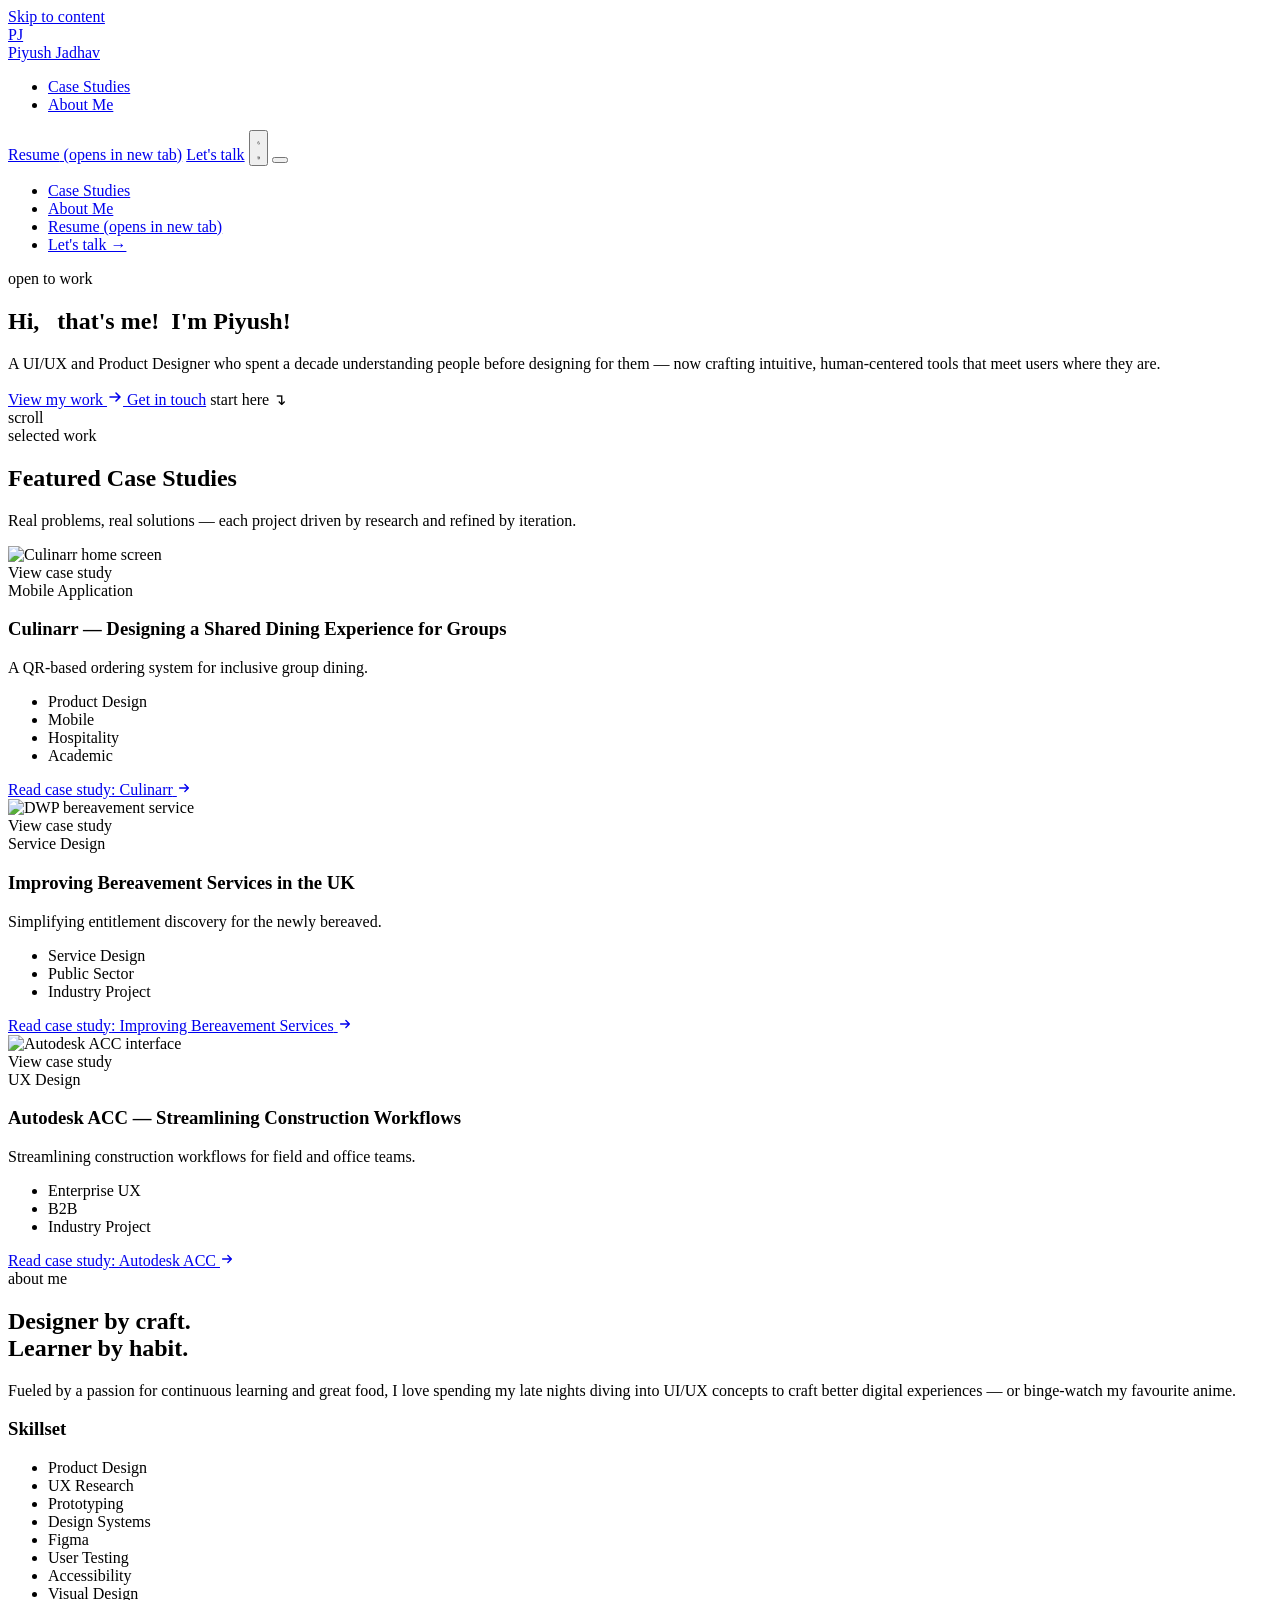
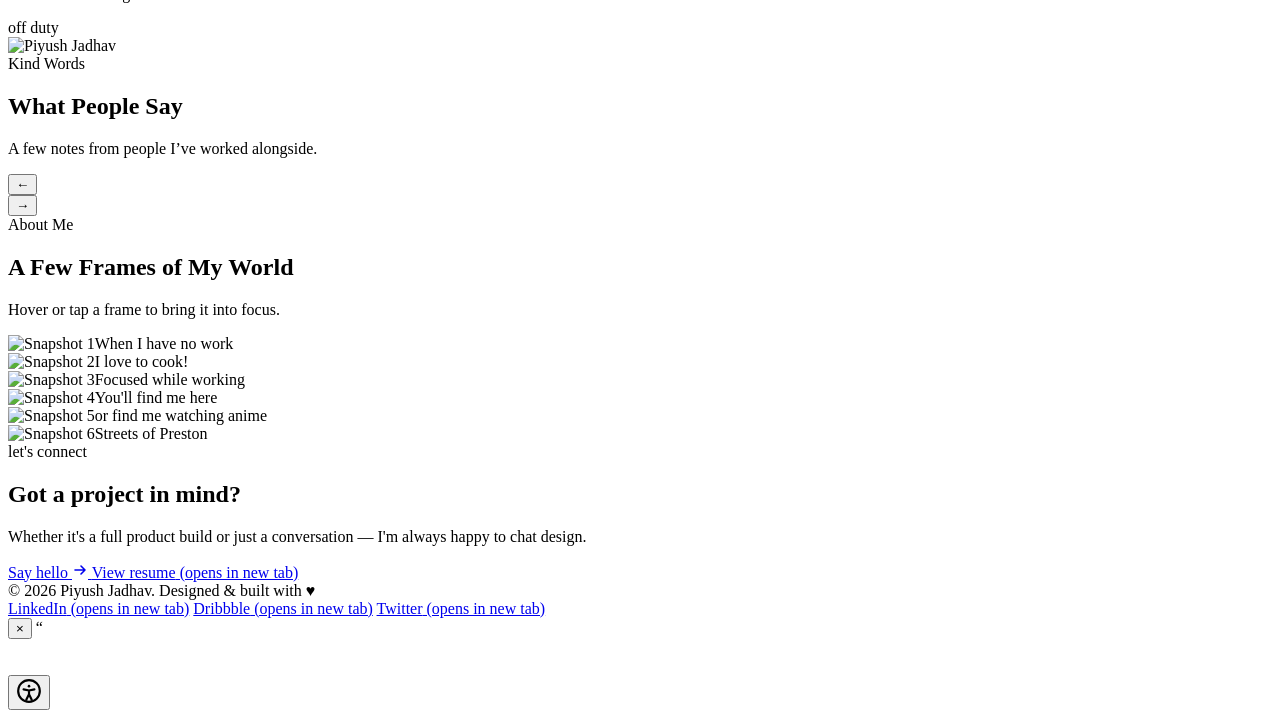
==== portfolio_new/site/index.html @ 275ea0e3 "Add index.html for portfolio site This commit adds a new HTML file for a portfolio site, including s" ====
<!DOCTYPE html>
<html lang="en">
<head>
<meta charset="UTF-8">
<meta name="viewport" content="width=device-width, initial-scale=1.0">
<title>Piyush Jadhav — UX &amp; Product Designer</title>
<meta name="description" content="Portfolio of Piyush Jadhav, a UX and product designer crafting human-centered tools.">
<meta name="theme-color" content="#FBF6EC">
<meta property="og:title" content="Piyush Jadhav — UX &amp; Product Designer">
<meta property="og:description" content="Portfolio of Piyush Jadhav, a UX and product designer crafting human-centered tools.">
<meta property="og:type" content="website">
<link rel="icon" href="favicon.ico" sizes="any">
<link rel="icon" type="image/svg+xml" href="favicon.svg">
<script>
document.documentElement.classList.add('js');
try{var d=document.documentElement,s=JSON.parse(localStorage.getItem('pj-a11y')||'null');
if(!s){s={calm:matchMedia('(prefers-reduced-motion: reduce)').matches,contrast:matchMedia('(prefers-contrast: more)').matches}}
if(s.text)d.dataset.a11yText=s.text;
['contrast','font','calm','links','space'].forEach(function(k){if(s[k])d.setAttribute('data-a11y-'+k,'')})}catch(e){}
try{var t=null;try{t=localStorage.getItem('pj-theme')}catch(e){}
if(t!=='dark'&&t!=='light')t=matchMedia('(prefers-color-scheme: dark)').matches?'dark':'light';
d.dataset.theme=t;var m=document.querySelector('meta[name="theme-color"]');if(m)m.setAttribute('content',t==='dark'?'#17140F':'#FBF6EC')}catch(e){}
</script>
<link rel="preconnect" href="https://fonts.googleapis.com">
<link rel="preconnect" href="https://fonts.gstatic.com" crossorigin>
<link href="https://fonts.googleapis.com/css2?family=Fraunces:opsz,wght@9..144,600;9..144,700&amp;family=Plus+Jakarta+Sans:wght@400;500;600;700&amp;family=Caveat:wght@500;600&amp;display=swap" rel="stylesheet">

<link rel="stylesheet" href="css/site.css">
</head>
<body>
<a href="#main" class="skip-link">Skip to content</a>

<div id="grain" aria-hidden="true"></div>

<!-- ── NAVBAR ── -->
<nav id="navbar" aria-label="Main navigation">
  <div id="navbar-inner">
    <a href="./" class="nav-logo" aria-label="Piyush Jadhav — home">
      <div class="nav-logo-mark" aria-hidden="true">PJ</div>
      <span class="nav-logo-name">Piyush Jadhav</span>
    </a>
    <ul class="nav-links">
      <li><a href="#work">Case Studies</a></li>
      <li><a href="#about">About Me</a></li>
    </ul>
    <div class="nav-actions">
      <a href="assets/Resume.pdf" target="_blank" rel="noopener" class="nav-pill nav-pill--ghost">Resume<span class="sr-only"> (opens in new tab)</span></a>
      <a href="#contact" class="nav-pill nav-pill--solid">Let's talk</a>
      <button type="button" class="theme-toggle" id="theme-toggle" aria-label="Dark mode" aria-pressed="false">
        <svg class="icon-moon" viewBox="0 0 24 24" fill="none" stroke="currentColor" stroke-width="2" stroke-linecap="round" stroke-linejoin="round" aria-hidden="true"><path d="M21 12.79A9 9 0 1 1 11.21 3 7 7 0 0 0 21 12.79z"/></svg>
        <svg class="icon-sun" viewBox="0 0 24 24" fill="none" stroke="currentColor" stroke-width="2" stroke-linecap="round" stroke-linejoin="round" aria-hidden="true"><circle cx="12" cy="12" r="4"/><path d="M12 2v2M12 20v2M4.93 4.93l1.41 1.41M17.66 17.66l1.41 1.41M2 12h2M20 12h2M4.93 19.07l1.41-1.41M17.66 6.34l1.41-1.41"/></svg>
      </button>
      <button type="button" class="nav-hamburger" id="hamburger" aria-label="Open menu" aria-expanded="false" aria-controls="mobile-menu">
        <span></span><span></span><span></span>
      </button>
    </div>
  </div>
</nav>

<!-- Mobile menu -->
<div id="mobile-menu" aria-hidden="true">
  <ul>
    <li><a href="#work">Case Studies</a></li>
    <li><a href="#about">About Me</a></li>
    <li><a href="assets/Resume.pdf" target="_blank" rel="noopener">Resume<span class="sr-only"> (opens in new tab)</span></a></li>
    <li><a href="#contact">Let's talk →</a></li>
  </ul>
</div>

<main id="main" tabindex="-1">
<!-- ── HERO ── -->
<section id="hero" aria-label="Introduction">
  <div class="hero-inner">

    <div class="hero-badge">
      <div class="hero-badge-dot"></div>
      <span>open to work</span>
    </div>

    <h1 class="hero-headline">
      Hi,&nbsp;<span class="hero-photo-wrap">
        <span class="hero-photo-tape" aria-hidden="true"></span>
        <span class="hero-photo-inline">
          <img src="images/logo.png" alt="">
        </span>
        <span class="hero-photo-note annotation" aria-hidden="true">that's me!</span>
      </span>&nbsp;I'm Piyush!
    </h1>

    <p class="hero-sub">
      A UI/UX and Product Designer who spent a decade understanding people before designing for them — now crafting intuitive, human-centered tools that meet users where they are.
    </p>

    <div class="hero-actions">
      <a href="#work" class="btn-primary">
        View my work
        <svg class="icn" width="16" height="16" viewBox="0 0 16 16" fill="none"><path d="M3 8h10M9 4l4 4-4 4" stroke="currentColor" stroke-width="1.6" stroke-linecap="round" stroke-linejoin="round"/></svg>
      </a>
      <a href="#contact" class="btn-ghost">Get in touch</a>
      <span class="hero-actions-note annotation" aria-hidden="true">start here ↴</span>
    </div>

    <div class="hero-scroll-hint" aria-hidden="true">
      <span>scroll</span>
      <div class="scroll-line"></div>
    </div>

  </div>
</section>

<!-- ── WORK / PROJECTS ── -->
<section id="work" aria-labelledby="work-title">
  <div class="container">
    <div class="section-header reveal">
      <span class="eyebrow">selected work</span>
      <h2 class="section-title" id="work-title">Featured Case Studies</h2>
      <p class="section-sub">Real problems, real solutions — each project driven by research and refined by iteration.</p>
    </div>

    <div class="projects-grid">

      <!-- ─ CARD 1 — FEATURED (Culinarr) ─ -->
      <article class="project-card featured" aria-label="Culinarr case study">
        <span class="card-pin" aria-hidden="true"></span>
        <div class="project-card-inner">
          <div class="card-image">
            <img loading="lazy" decoding="async" src="images/case-studies/culinarr/01home.png" width="1200" height="900" alt="Culinarr home screen">
            <div class="card-overlay"></div>
            <span class="card-view-label">View case study</span>
          </div>
          <div class="card-body">
            <div class="card-type">Mobile Application</div>
            <h3 class="card-title">Culinarr — Designing a Shared Dining Experience for Groups</h3>
            <p class="card-desc">A QR-based ordering system for inclusive group dining.</p>
            <ul class="card-tags" role="list">
              <li class="card-tag">Product Design</li>
              <li class="card-tag">Mobile</li>
              <li class="card-tag">Hospitality</li>
              <li class="card-tag">Academic</li>
            </ul>
            <a href="case-studies/culinarr.html" class="card-arrow">
              Read case study<span class="sr-only">: Culinarr</span>
              <svg class="icn" width="14" height="14" viewBox="0 0 16 16" fill="none"><path d="M3 8h10M9 4l4 4-4 4" stroke="currentColor" stroke-width="1.6" stroke-linecap="round" stroke-linejoin="round"/></svg>
            </a>
          </div>
        </div>
      </article>

      <!-- ─ CARD 2 — DWP ─ -->
      <article class="project-card" aria-label="DWP Bereavement Service Design case study">
        <span class="card-pin" aria-hidden="true"></span>
        <div class="project-card-inner">
          <div class="card-image">
            <img loading="lazy" decoding="async" src="images/case-studies/dwp/dwp_bg.png" width="1200" height="900" alt="DWP bereavement service">
            <div class="card-overlay"></div>
            <span class="card-view-label">View case study</span>
          </div>
          <div class="card-body">
            <div class="card-type">Service Design</div>
            <h3 class="card-title">Improving Bereavement Services in the UK</h3>
            <p class="card-desc">Simplifying entitlement discovery for the newly bereaved.</p>
            <ul class="card-tags" role="list">
              <li class="card-tag">Service Design</li>
              <li class="card-tag">Public Sector</li>
              <li class="card-tag">Industry Project</li>
            </ul>
            <a href="case-studies/dwp.html" class="card-arrow">
              Read case study<span class="sr-only">: Improving Bereavement Services</span>
              <svg class="icn" width="14" height="14" viewBox="0 0 16 16" fill="none"><path d="M3 8h10M9 4l4 4-4 4" stroke="currentColor" stroke-width="1.6" stroke-linecap="round" stroke-linejoin="round"/></svg>
            </a>
          </div>
        </div>
      </article>

      <!-- ─ CARD 3 — Autodesk ─ -->
      <article class="project-card" aria-label="Autodesk ACC UX Design case study">
        <span class="card-pin" aria-hidden="true"></span>
        <div class="project-card-inner">
          <div class="card-image">
            <img loading="lazy" decoding="async" src="images/case-studies/autodesk/ad_bg.png" width="1200" height="900" alt="Autodesk ACC interface">
            <div class="card-overlay"></div>
            <span class="card-view-label">View case study</span>
          </div>
          <div class="card-body">
            <div class="card-type">UX Design</div>
            <h3 class="card-title">Autodesk ACC — Streamlining Construction Workflows</h3>
            <p class="card-desc">Streamlining construction workflows for field and office teams.</p>
            <ul class="card-tags" role="list">
              <li class="card-tag">Enterprise UX</li>
              <li class="card-tag">B2B</li>
              <li class="card-tag">Industry Project</li>
            </ul>
            <a href="case-studies/autodesk.html" class="card-arrow">
              Read case study<span class="sr-only">: Autodesk ACC</span>
              <svg class="icn" width="14" height="14" viewBox="0 0 16 16" fill="none"><path d="M3 8h10M9 4l4 4-4 4" stroke="currentColor" stroke-width="1.6" stroke-linecap="round" stroke-linejoin="round"/></svg>
            </a>
          </div>
        </div>
      </article>

    </div>
  </div>
</section>

<!-- ── ABOUT ── -->
<section id="about" aria-labelledby="about-title">
  <div class="container">
    <div class="about-inner">
      <div class="about-left reveal">
        <span class="eyebrow">about me</span>
        <h2 class="about-title" id="about-title">Designer by craft.<br><span class="hand">Learner by habit.</span></h2>
        <div class="about-body">
          <p>Fueled by a passion for continuous learning and great food, I love spending my late nights diving into UI/UX concepts to craft better digital experiences — or binge-watch my favourite anime.</p>
          </div>
        <h3 class="about-skills-label">Skillset</h3>
        <ul class="about-skills" role="list">
          <li class="skill-tape">Product Design</li>
          <li class="skill-tape">UX Research</li>
          <li class="skill-tape">Prototyping</li>
          <li class="skill-tape">Design Systems</li>
          <li class="skill-tape">Figma</li>
          <li class="skill-tape">User Testing</li>
          <li class="skill-tape">Accessibility</li>
          <li class="skill-tape">Visual Design</li>
        </ul>
      </div>
      <div class="about-right reveal" style="transition-delay:.15s">
        <span class="about-photo-note annotation" aria-hidden="true">off duty</span>
        <div class="about-photo-card">
          <img src="images/main-profile.jpeg" alt="Piyush Jadhav" class="about-photo-img">
          <!--<div class="about-photo-caption">Piyush, probably mid-sentence about a font pairing</div>-->
        </div>
      </div>
    </div>
  </div>
</section>

<!-- ── TESTIMONIALS ── -->
<section id="testimonials" aria-labelledby="testimonials-title">
  <div class="container">
    <div class="section-header reveal">
      <span class="eyebrow">Kind Words</span>
      <h2 class="section-title" id="testimonials-title">What People Say</h2>
      <p class="section-sub">A few notes from people I&rsquo;ve worked alongside.</p>
    </div>

    <div class="testimonial-carousel" id="testimonial-carousel">
      <button class="carousel-nav carousel-nav-prev" id="testimonial-prev" aria-label="Previous testimonial" type="button">&larr;</button>
      <div class="testimonial-track" id="testimonial-track"></div>
      <button class="carousel-nav carousel-nav-next" id="testimonial-next" aria-label="Next testimonial" type="button">&rarr;</button>
    </div>

    <div class="testimonial-dots" id="testimonial-dots" role="tablist" aria-label="Select testimonial"></div>
  </div>
</section>

<!-- ── PHOTO GALLERY (zigzag, hover-to-focus) ── -->
<section id="gallery" aria-labelledby="gallery-title">
  <div class="container">
    <div class="section-header reveal">
      <span class="eyebrow">About Me</span>
      <h2 class="section-title" id="gallery-title">A Few Frames of My World</h2>
      <p class="section-sub">Hover or tap a frame to bring it into focus.</p>
    </div>

    <div class="gallery-strip" id="gallery-strip">
      <div class="gallery-item"><img src="images/IMG_8523.jpeg" alt="Snapshot 1" loading="lazy"><span class="gallery-caption">When I have no work</span></div>
      <div class="gallery-item"><img src="images/frame2.jpg" alt="Snapshot 2" loading="lazy"><span class="gallery-caption">I love to cook!</span></div>
      <div class="gallery-item"><img src="images/frame3.jpg" alt="Snapshot 3" loading="lazy"><span class="gallery-caption">Focused while working</span></div>
      <div class="gallery-item"><img src="images/frame4.jpg" alt="Snapshot 4" loading="lazy"><span class="gallery-caption">You'll find me here</span></div>
      <div class="gallery-item"><img src="images/frame5.jpg" alt="Snapshot 5" loading="lazy"><span class="gallery-caption">or find me watching anime</span></div>
      <div class="gallery-item"><img src="images/frame6.jpg" alt="Snapshot 6" loading="lazy"><span class="gallery-caption">Streets of Preston</span></div>
    </div>
  </div>
</section>

<!-- ── CONTACT ── -->
<section id="contact" aria-labelledby="contact-title">
  <div class="container">
    <div class="contact-card reveal">
      <div class="contact-left">
        <span class="eyebrow">let's connect</span>
        <h2 class="section-title" id="contact-title">Got a project in mind?</h2>
        <p class="contact-sub">Whether it's a full product build or just a conversation — I'm always happy to chat design.</p>
      </div>
      <div class="contact-actions">
        <a href="mailto:work.piyushjadhav@gmail.com" class="btn-primary">
          Say hello
          <svg class="icn" width="16" height="16" viewBox="0 0 16 16" fill="none"><path d="M3 8h10M9 4l4 4-4 4" stroke="currentColor" stroke-width="1.6" stroke-linecap="round" stroke-linejoin="round"/></svg>
        </a>
        <a href="assets/Resume.pdf" class="btn-ghost" target="_blank" rel="noopener">View resume<span class="sr-only"> (opens in new tab)</span></a>
      </div>
    </div>
  </div>
</section>

</main>

<!-- ── FOOTER ── -->
<footer>
  <div class="container">
    <div class="footer-inner">
      <span class="footer-left">© 2026 Piyush Jadhav. Designed &amp; built with ♥</span>
      <div class="footer-links">
        <a href="https://www.linkedin.com/in/piyushjadhavdesign/" target="_blank" rel="noopener">LinkedIn<span class="sr-only"> (opens in new tab)</span></a>
        <a href="https://dribbble.com/piyushjadhav" target="_blank" rel="noopener">Dribbble<span class="sr-only"> (opens in new tab)</span></a>
        <a href="https://twitter.com/piyushjadhav" target="_blank" rel="noopener">Twitter<span class="sr-only"> (opens in new tab)</span></a>
      </div>
    </div>
  </div>
</footer>

<!-- Testimonial modal — one reusable dialog, filled in per-card by JS -->
<div class="testimonial-modal" id="testimonial-modal" role="dialog" aria-modal="true" aria-labelledby="testimonial-modal-name" aria-hidden="true">
  <div class="testimonial-modal-panel" id="testimonial-modal-panel" tabindex="-1">
    <button class="testimonial-modal-close" id="testimonial-modal-close" aria-label="Close testimonial" type="button">&times;</button>
    <span class="testimonial-modal-quote" aria-hidden="true">&#8220;</span>
    <div class="testimonial-modal-avatar"><img id="testimonial-modal-avatar" src="" alt=""></div>
    <h3 class="testimonial-modal-name" id="testimonial-modal-name"></h3>
    <p class="testimonial-modal-role" id="testimonial-modal-role"></p>
    <p class="testimonial-modal-text" id="testimonial-modal-text"></p>
  </div>
</div>

<!-- ── ACCESSIBILITY ── -->
<div id="a11y-widget">
  <section id="a11y-panel" aria-labelledby="a11y-title" hidden>
    <h2 id="a11y-title">Accessibility</h2>
    <button type="button" class="a11y-row a11y-row--preset" role="switch" aria-checked="false" id="a11y-preset"><span>Accessible view<small>One tap: larger text, high contrast, calm layout</small></span><span class="a11y-track" aria-hidden="true"></span></button>
    <div class="a11y-group" role="group" aria-labelledby="a11y-size-label">
      <span id="a11y-size-label">Text size</span>
      <div class="a11y-sizes">
        <button type="button" class="a11y-size" data-text="0" aria-pressed="true" aria-label="Default text size" style="font-size:.875rem">A</button>
        <button type="button" class="a11y-size" data-text="1" aria-pressed="false" aria-label="Large text size" style="font-size:1.0625rem">A</button>
        <button type="button" class="a11y-size" data-text="2" aria-pressed="false" aria-label="Extra large text size" style="font-size:1.3125rem">A</button>
      </div>
    </div>
    <button type="button" class="a11y-row" role="switch" aria-checked="false" data-flag="contrast"><span>High contrast</span><span class="a11y-track" aria-hidden="true"></span></button>
    <button type="button" class="a11y-row" role="switch" aria-checked="false" data-flag="font"><span>Readable font<small>Atkinson Hyperlegible</small></span><span class="a11y-track" aria-hidden="true"></span></button>
    <button type="button" class="a11y-row" role="switch" aria-checked="false" data-flag="calm"><span>Calm layout<small>No motion, tilt or texture</small></span><span class="a11y-track" aria-hidden="true"></span></button>
    <button type="button" class="a11y-row" role="switch" aria-checked="false" data-flag="links"><span>Underline links</span><span class="a11y-track" aria-hidden="true"></span></button>
    <button type="button" class="a11y-row" role="switch" aria-checked="false" data-flag="space"><span>Roomier text spacing</span><span class="a11y-track" aria-hidden="true"></span></button>
    <button type="button" class="a11y-reset" id="a11y-reset">Reset all</button>
  </section>
  <button type="button" id="a11y-fab" aria-expanded="false" aria-controls="a11y-panel" aria-label="Accessibility options">
    <svg width="26" height="26" viewBox="0 0 24 24" fill="none" stroke="currentColor" stroke-width="2" stroke-linecap="round" stroke-linejoin="round" aria-hidden="true"><circle cx="12" cy="12" r="10"/><circle cx="12" cy="7.5" r="1.2" fill="currentColor" stroke="none"/><path d="M7 10.5l5 1 5-1M12 11.5v3.5M9.5 20l2.5-5 2.5 5"/></svg>
  </button>
</div>

<script src="js/site.js" defer></script>
<script src="js/sections.js" defer></script>
</body>
</html>
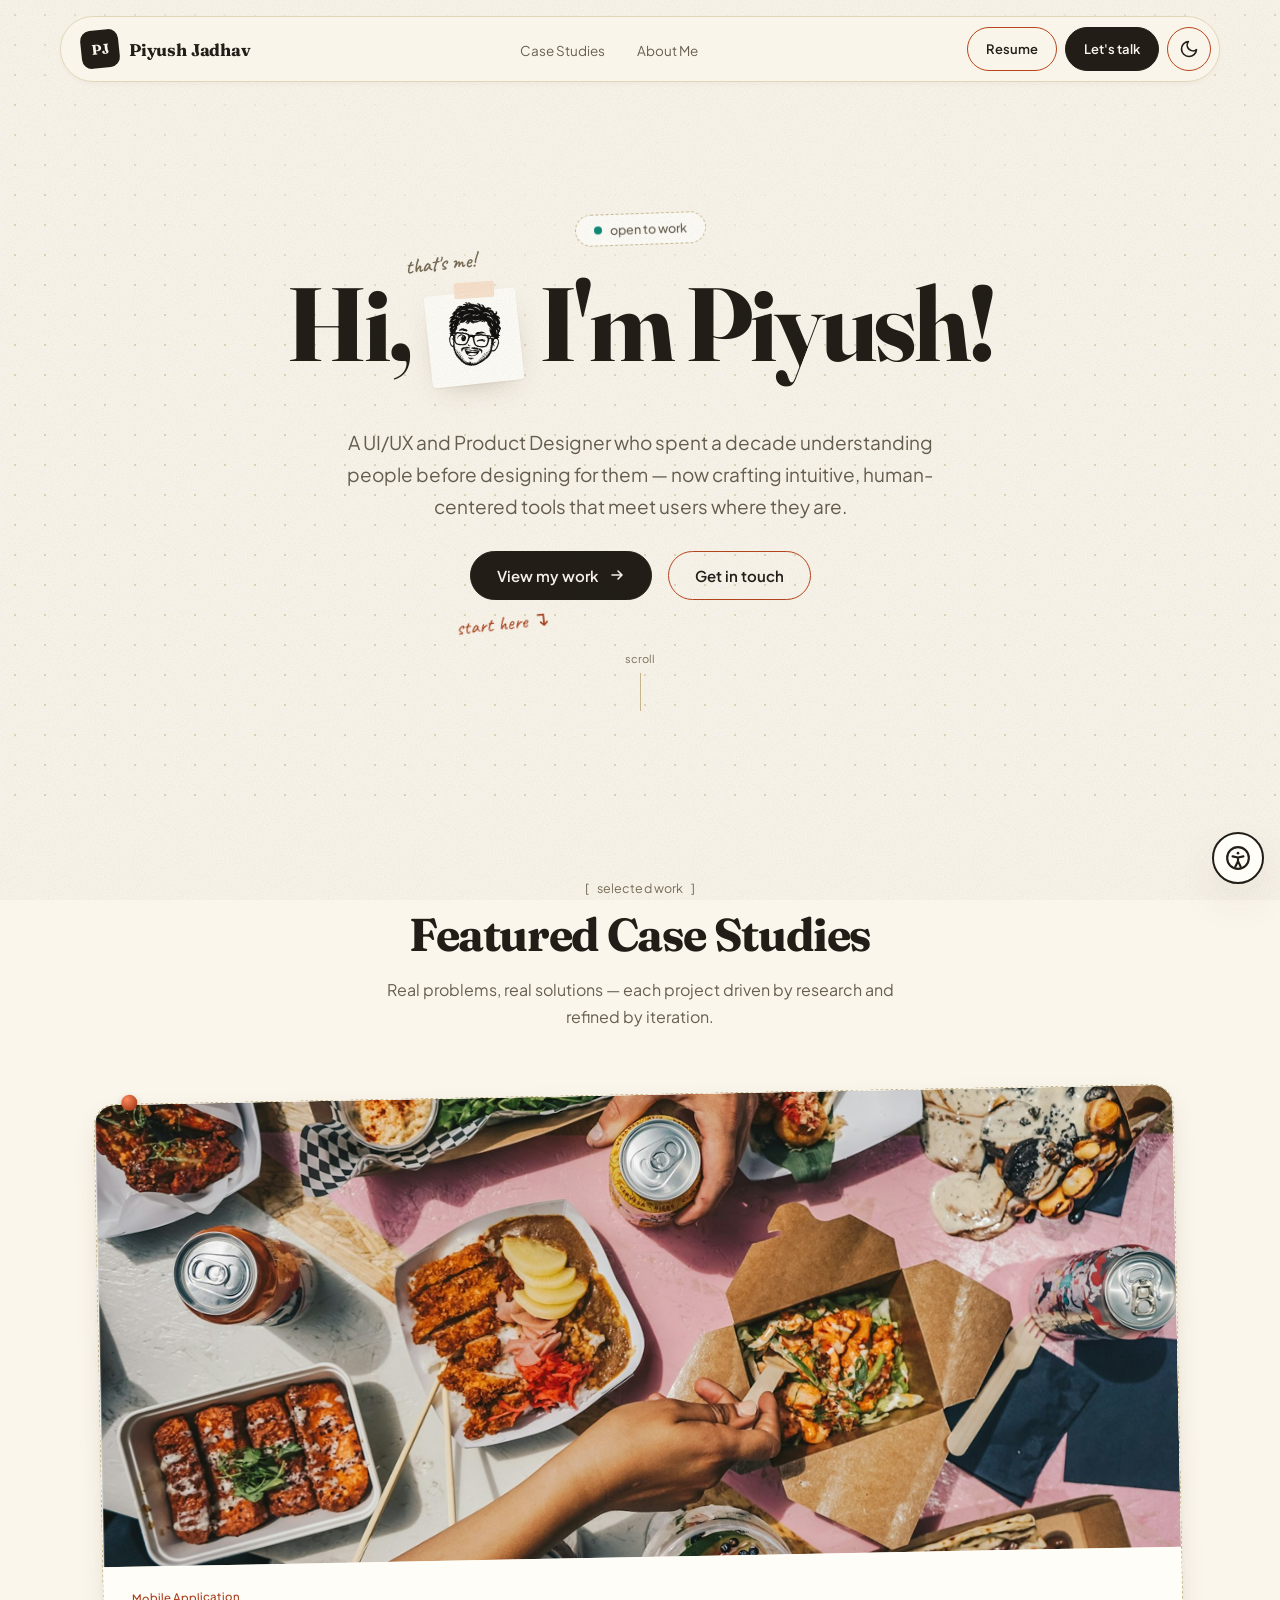
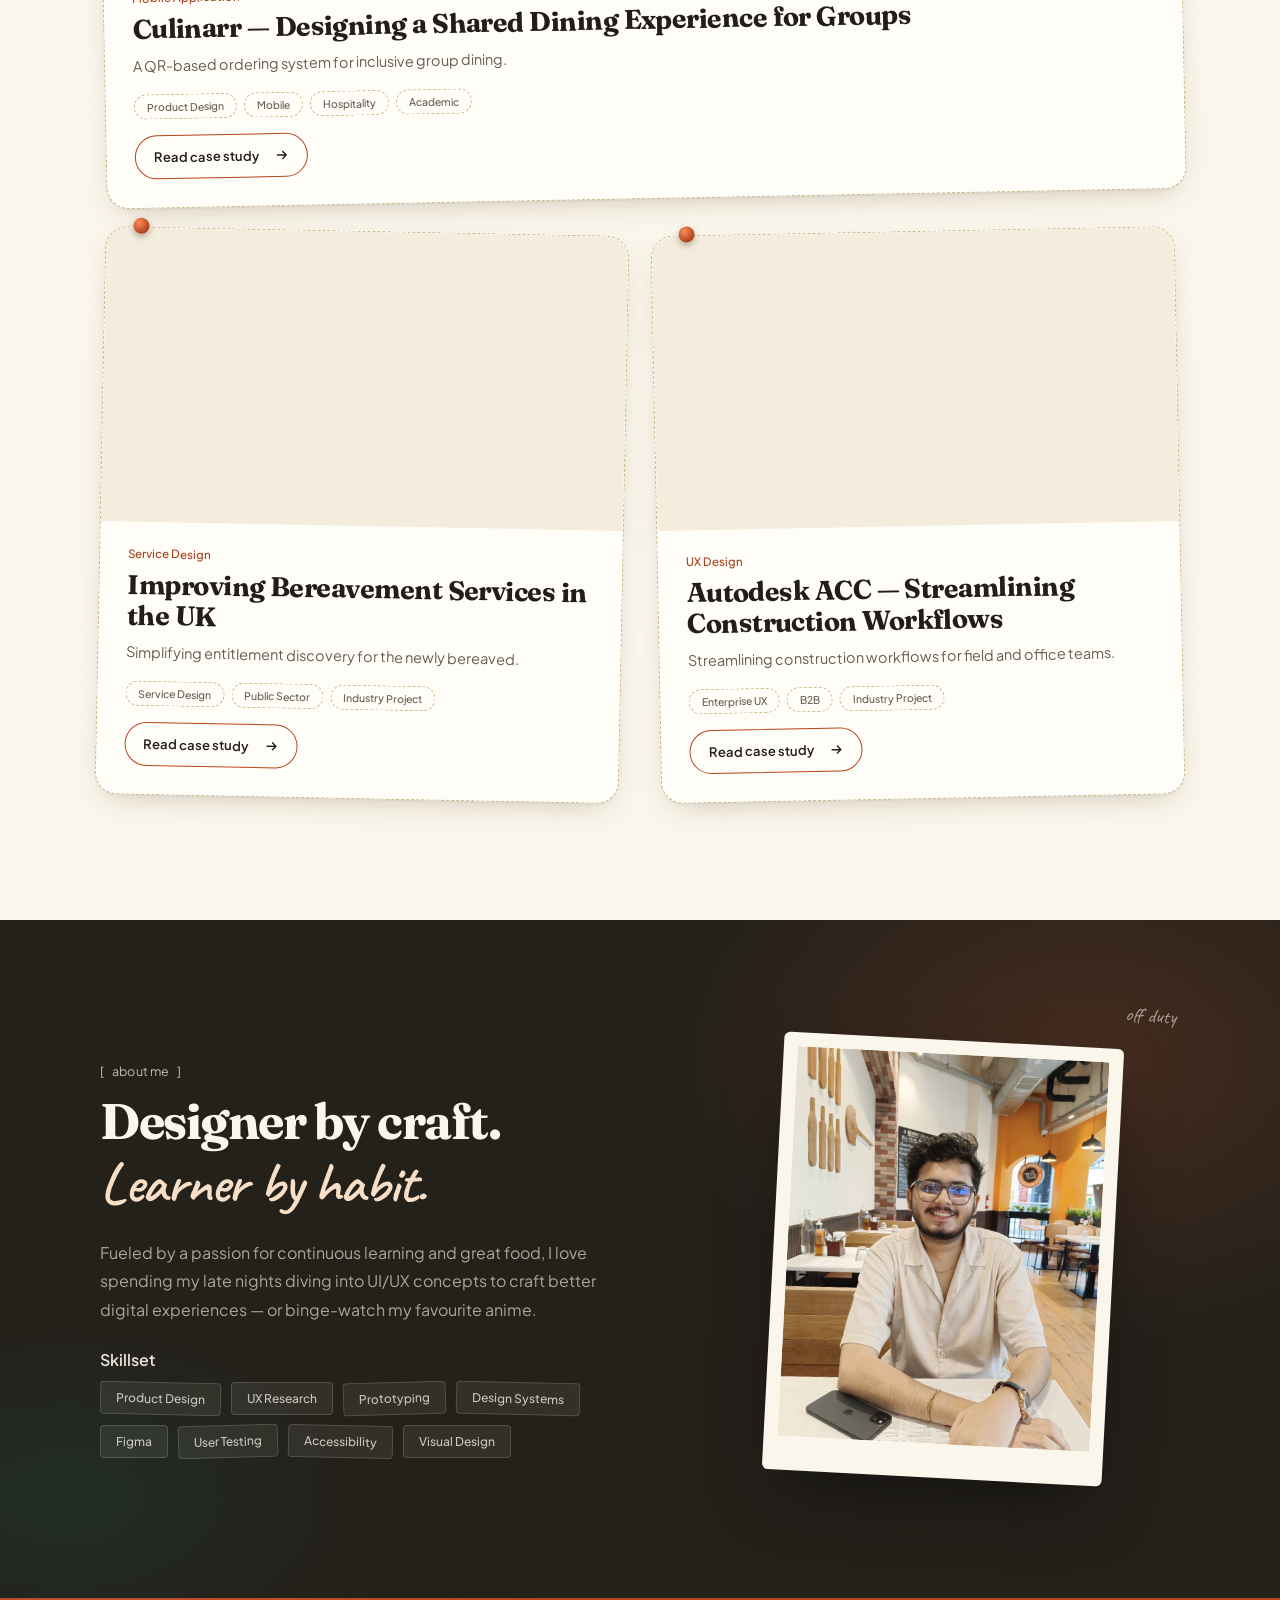
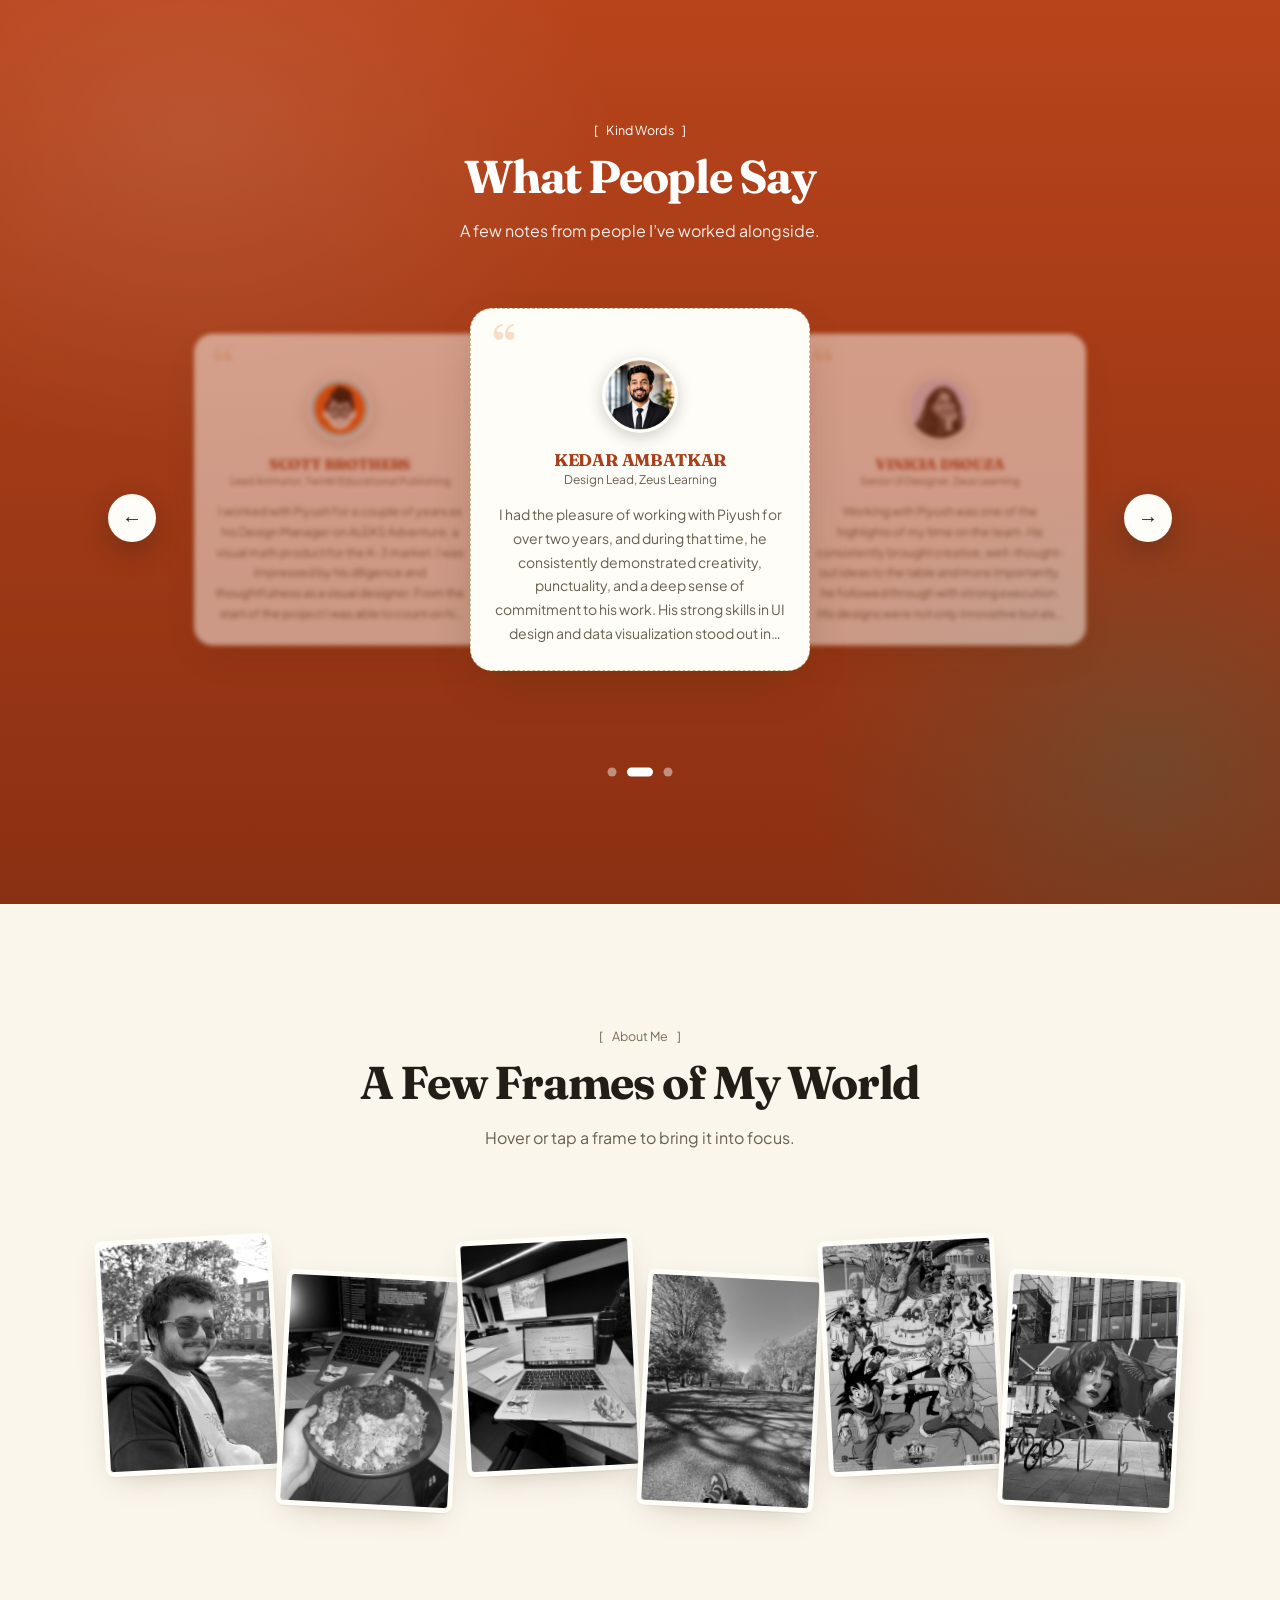
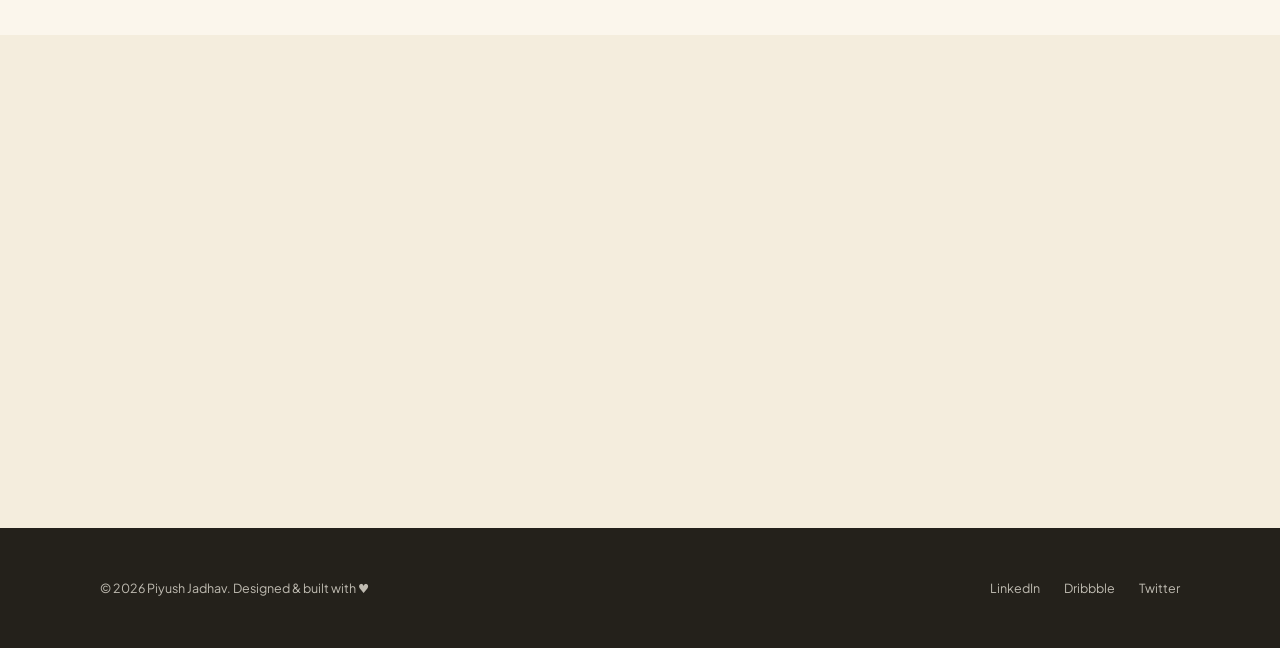
==== commit 19b63284: "Replace PNG images with AVIF format in index.html" ====
--- a/portfolio_new/site/index.html
+++ b/portfolio_new/site/index.html
@@ -124,7 +124,7 @@
         <span class="card-pin" aria-hidden="true"></span>
         <div class="project-card-inner">
           <div class="card-image">
-            <img loading="lazy" decoding="async" src="images/case-studies/culinarr/01home.png" width="1200" height="900" alt="Culinarr home screen">
+            <img loading="lazy" decoding="async" src="images/case-studies/culinarr/01home.avif" width="1200" height="900" alt="Culinarr home screen">
             <div class="card-overlay"></div>
             <span class="card-view-label">View case study</span>
           </div>
@@ -151,7 +151,7 @@
         <span class="card-pin" aria-hidden="true"></span>
         <div class="project-card-inner">
           <div class="card-image">
-            <img loading="lazy" decoding="async" src="images/case-studies/dwp/dwp_bg.png" width="1200" height="900" alt="DWP bereavement service">
+            <img loading="lazy" decoding="async" src="images/case-studies/dwp/dwp_bg.avif" width="1200" height="900" alt="DWP bereavement service">
             <div class="card-overlay"></div>
             <span class="card-view-label">View case study</span>
           </div>
@@ -177,7 +177,7 @@
         <span class="card-pin" aria-hidden="true"></span>
         <div class="project-card-inner">
           <div class="card-image">
-            <img loading="lazy" decoding="async" src="images/case-studies/autodesk/ad_bg.png" width="1200" height="900" alt="Autodesk ACC interface">
+            <img loading="lazy" decoding="async" src="images/case-studies/autodesk/ad_bg.avif" width="1200" height="900" alt="Autodesk ACC interface">
             <div class="card-overlay"></div>
             <span class="card-view-label">View case study</span>
           </div>
--- a/portfolio_new/site/css/site.css
+++ b/portfolio_new/site/css/site.css
@@ -0,0 +1,917 @@
+/* ============================================================
+   RESET
+   ============================================================ */
+*, *::before, *::after { box-sizing: border-box; margin: 0; padding: 0; }
+html { scroll-behavior: smooth; scroll-padding-top: 96px; -webkit-font-smoothing: antialiased; -webkit-text-size-adjust: 100%; }
+img { max-width: 100%; display: block; }
+a { color: inherit; }
+button { font: inherit; }
+.sr-only { position: absolute; width: 1px; height: 1px; margin: -1px; padding: 0; overflow: hidden; clip: rect(0,0,0,0); white-space: nowrap; border: 0; }
+.skip-link { position: fixed; top: 12px; left: 12px; z-index: 200; background: var(--ink); color: var(--paper); padding: 12px 18px; border-radius: var(--r-sm); font-family: var(--font-mono); font-size: .875rem; transform: translateY(-200%); }
+.skip-link:focus { transform: none; }
+:focus-visible { outline: 3px solid var(--accent-btn); outline-offset: 3px; border-radius: 4px; }
+#about :focus-visible, footer :focus-visible { outline-color: var(--accent-soft); }
+main:focus { outline: none; }
+
+/* ============================================================
+   TOKENS — warm paper / hand-annotated studio palette
+   ============================================================ */
+:root {
+  --paper:       #FBF6EC;
+  --paper-dim:   #F4EDDD;
+  --card:        #FFFDF8;
+  --panel:       #24211B;
+  --panel-2:     #2C2820;
+
+  --ink:         #221E17;
+  --ink-soft:    #675F50;
+  --ink-faint:   #7A6E58;
+  --line:        #E2D6B8;
+  --line-strong: #C9B98D;
+
+  --accent:      #DD5A2C;
+  --accent-dark: #A93F1B;
+  --accent-soft: #F7DFC7;
+  --accent-btn:  #B8441B; /* accent used as text / border / outline */
+  --accent-fill: #B8441B; /* accent used as a solid fill behind white text */
+  --accent-wash: #F7DFC7; /* soft accent tint for backgrounds and highlights */
+  --on-accent:   #FFFFFF;
+  --paper-deep:  #EADFC4; /* darker beige: secondary-button hover */
+  --teal:        #0E8B78;
+  --paper-rgb:   251 246 236;
+  --on-panel:    #FBF6EC; /* text on the always-dark About / footer panels */
+  --shadow-rgb:  60 40 10;
+  color-scheme: light;
+
+  --font-display: 'Fraunces', Georgia, 'Times New Roman', serif;
+  --font-body:    'Plus Jakarta Sans', 'Segoe UI', system-ui, sans-serif;
+  --font-mono:    'Plus Jakarta Sans', 'Segoe UI', system-ui, sans-serif; /* labels, pills and buttons use the body face */
+  --font-hand:    'Caveat', 'Segoe Print', cursive;
+
+  --sp-4: 4px;  --sp-6: 6px;  --sp-8: 8px;
+  --sp-12: 12px; --sp-16: 16px; --sp-20: 20px;
+  --sp-24: 24px; --sp-32: 32px; --sp-40: 40px;
+  --sp-48: 48px; --sp-64: 64px; --sp-80: 80px;
+  --sp-120: 120px;
+  --sp-10: 10px; --sp-14: 14px; --sp-18: 18px; --sp-28: 28px; --sp-56: 56px;
+
+  --r-sm: 8px; --r-md: 14px; --r-lg: 22px; --r-xl: 36px;
+
+  --shadow-card:  0 1px 2px rgb(var(--shadow-rgb)/.06), 0 10px 30px -12px rgb(var(--shadow-rgb)/.28);
+  --shadow-pop:   0 18px 48px -14px rgb(var(--shadow-rgb)/.32);
+  --ease-spring:  cubic-bezier(.22,1.1,.36,1);
+  --ease-out:     cubic-bezier(.16,1,.3,1);
+}
+
+body {
+  font-family: var(--font-body);
+  background: var(--paper);
+  color: var(--ink-soft);
+  overflow-x: hidden;
+  overflow-x: clip;
+}
+
+/* ============================================================
+   GRAIN OVERLAY — fixed, non-scrolling, cheap
+   ============================================================ */
+#grain {
+  position: fixed; inset: 0; z-index: 3;
+  pointer-events: none;
+  opacity: .5;
+  mix-blend-mode: multiply;
+  background-image: url("data:image/svg+xml;utf8,%3Csvg xmlns='http://www.w3.org/2000/svg' width='140' height='140'%3E%3Cfilter id='n'%3E%3CfeTurbulence type='fractalNoise' baseFrequency='0.85' numOctaves='2' stitchTiles='stitch'/%3E%3CfeColorMatrix type='saturate' values='0'/%3E%3C/filter%3E%3Crect width='100%25' height='100%25' filter='url(%23n)' opacity='0.35'/%3E%3C/svg%3E");
+}
+
+/* ============================================================
+   UTILITY
+   ============================================================ */
+.container { width: 100%; max-width: 1160px; margin: 0 auto; padding: 0 var(--sp-40); }
+
+.eyebrow {
+  display: inline-flex; align-items: center; gap: 8px;
+  font-family: var(--font-mono);
+  font-size: 0.78125rem; color: var(--ink-faint);
+  letter-spacing: .01em;
+}
+.eyebrow::before { content: '['; }
+.eyebrow::after  { content: ']'; }
+
+.annotation {
+  font-family: var(--font-hand);
+  font-size: 1.25rem;
+  color: var(--ink-faint);
+  line-height: 1;
+  white-space: nowrap;
+}
+
+/* torn / dashed hairline used throughout instead of solid corporate borders */
+.hairline-dashed { border: 1.5px dashed var(--line-strong); }
+
+/* ============================================================
+   NAVBAR
+   ============================================================ */
+#navbar {
+  position: fixed; top: 0; left: 0; right: 0; z-index: 100;
+  padding: var(--sp-16) var(--sp-20) 0;
+  pointer-events: none;
+}
+#navbar-inner {
+  pointer-events: all;
+  max-width: 1160px; margin: 0 auto;
+  display: flex; align-items: center; justify-content: space-between;
+  height: 66px; padding: 0 var(--sp-8) 0 var(--sp-20);
+  background: rgb(var(--paper-rgb)/.78);
+  backdrop-filter: blur(14px); -webkit-backdrop-filter: blur(14px);
+  border: 1.5px solid var(--line);
+  border-radius: 100px;
+  box-shadow: 0 2px 4px rgb(var(--shadow-rgb)/.04);
+  transition: background .3s ease, box-shadow .3s ease, border-color .3s ease;
+}
+#navbar-inner.scrolled {
+  background: rgb(var(--paper-rgb)/.96);
+  box-shadow: 0 10px 30px -12px rgb(var(--shadow-rgb)/.22);
+  border-color: var(--line-strong);
+}
+.nav-logo { display: flex; align-items: center; gap: 10px; text-decoration: none; color: var(--ink); }
+.nav-logo-mark {
+  width: 38px; height: 38px;
+  background: var(--ink); color: var(--paper);
+  border-radius: 10px;
+  display: flex; align-items: center; justify-content: center;
+  font-family: var(--font-display); font-weight: 700; font-size: 0.875rem; letter-spacing: -.02em;
+  transform: rotate(-6deg);
+  transition: transform .35s var(--ease-spring), background .2s;
+  flex-shrink: 0;
+}
+.nav-logo:hover .nav-logo-mark { transform: rotate(0deg) scale(1.06); background: var(--accent-btn); }
+.nav-logo-name { font-family: var(--font-display); font-size: 1.0625rem; font-weight: 700; letter-spacing: -.01em; }
+
+.nav-links { display: flex; align-items: center; gap: var(--sp-32); list-style: none; }
+.nav-links a {
+  font-family: var(--font-mono);
+  font-size: 0.84375rem; color: var(--ink-soft); text-decoration: none;
+  position: relative; transition: color .2s;
+}
+.nav-links a::after {
+  content: ''; position: absolute; bottom: -6px; left: 0; right: 0; height: 2px;
+  background: var(--accent); border-radius: 2px;
+  transform: scaleX(0); transform-origin: left;
+  transition: transform .3s var(--ease-spring);
+}
+.nav-links a:hover { color: var(--ink); }
+.nav-links a:hover::after, .nav-links a.active::after { transform: scaleX(1); }
+.nav-links a.active { color: var(--ink); }
+
+.nav-actions { display: flex; align-items: center; gap: 8px; }
+.nav-pill { font-size: 0.8125rem; padding: 9px 18px; min-height: 44px; gap: 6px; }
+
+.nav-hamburger { display: none; flex-direction: column; align-items: center; justify-content: center; gap: 5px; cursor: pointer; background: none; border: none; width: 44px; height: 44px; }
+.nav-hamburger span { display: block; width: 22px; height: 2px; background: var(--ink); border-radius: 2px; transition: transform .3s var(--ease-spring), opacity .3s; }
+.nav-hamburger.open span:nth-child(1) { transform: translateY(7px) rotate(45deg); }
+.nav-hamburger.open span:nth-child(2) { opacity: 0; }
+.nav-hamburger.open span:nth-child(3) { transform: translateY(-7px) rotate(-45deg); }
+
+#mobile-menu {
+  display: none; position: fixed; top: 0; left: 0; right: 0; z-index: 99;
+  padding-top: 100px;
+  background: rgb(var(--paper-rgb)/.98);
+  backdrop-filter: blur(20px);
+  transform: translateY(-110%); visibility: hidden; max-height: 100dvh; overflow-y: auto;
+  transition: transform .4s var(--ease-out), visibility 0s .4s;
+}
+#mobile-menu.open { transform: translateY(0); visibility: visible; transition-delay: 0s; }
+#mobile-menu ul { list-style: none; padding: var(--sp-24) var(--sp-24) var(--sp-40); display: flex; flex-direction: column; gap: 4px; }
+#mobile-menu a {
+  display: block; font-family: var(--font-display); font-size: 1.5rem; font-weight: 700;
+  color: var(--ink); text-decoration: none; padding: var(--sp-16) 0;
+  border-bottom: 1.5px dashed var(--line-strong);
+  transition: color .2s, padding-left .2s;
+}
+#mobile-menu a:hover { color: var(--accent); padding-left: 8px; }
+
+/* ============================================================
+   BUTTONS
+   ============================================================ */
+/* One system, two levels.
+   PRIMARY   (.btn-primary, .nav-pill--solid): black, turns orange on hover.
+   SECONDARY (.btn-ghost, .nav-pill--ghost, .card-arrow, .card-view-label): orange outline, darker-beige fill on hover. */
+.btn-primary, .btn-ghost, .nav-pill, .card-arrow {
+  font-family: var(--font-body); font-weight: 600; letter-spacing: 0;
+  border: 1.5px solid transparent; border-radius: 100px;
+  text-decoration: none; cursor: pointer;
+  display: inline-flex; align-items: center; justify-content: center; gap: 10px;
+  /* colour + shadow only: the button itself never moves, tilts or follows the pointer */
+  transition: box-shadow .2s ease, background-color .2s ease, border-color .2s ease, color .2s ease;
+}
+.btn-primary, .btn-ghost { font-size: 0.9375rem; padding: 14px 26px; min-height: 48px; }
+.btn-primary .icn { transition: transform .2s ease-out; }
+.btn-primary:hover .icn { transform: translateX(3px); }
+
+.btn-primary, .nav-pill--solid { background: var(--ink); color: var(--paper); border-color: var(--ink); }
+.btn-primary:hover, .nav-pill--solid:hover { background: var(--accent-fill); border-color: var(--accent-fill); color: var(--on-accent); box-shadow: 0 10px 24px -10px rgba(221,90,44,.55); }
+
+.btn-ghost, .nav-pill--ghost, .card-arrow { background: transparent; color: var(--ink); border-color: var(--accent-btn); }
+.btn-ghost:hover, .nav-pill--ghost:hover, .card-arrow:hover { background: var(--paper-deep); border-color: var(--accent-btn); color: var(--ink); }
+
+/* ============================================================
+   HERO
+   ============================================================ */
+#hero {
+  min-height: calc(100vh - 80px); min-height: calc(100svh - 80px);
+  display: flex; align-items: center;
+  padding: clamp(112px, 16vh, 150px) var(--sp-20) var(--sp-40);
+  position: relative; overflow: hidden;
+  background:
+    radial-gradient(circle, var(--line) 1.4px, transparent 1.4px) 0 0/30px 30px,
+    var(--paper);
+  mask-image: none;
+}
+#hero::before {
+  content: '';
+  position: absolute; inset: 0;
+  background: radial-gradient(ellipse 70% 60% at 50% 0%, var(--paper) 30%, transparent 78%);
+  z-index: 0;
+}
+.hero-inner {
+  position: relative; z-index: 1;
+  width: 100%; max-width: 900px; margin: 0 auto;
+  display: flex; flex-direction: column; align-items: center; text-align: center; gap: var(--sp-28);
+}
+
+.hero-badge {
+  display: inline-flex; align-items: center; gap: var(--sp-8);
+  background: var(--card); border: 1.5px dashed var(--line-strong);
+  padding: 7px 18px; border-radius: 100px;
+  transform: rotate(-2deg);
+  opacity: 0; animation: fadeSlideDown .6s .1s var(--ease-out) forwards;
+}
+.hero-badge-dot { width: 8px; height: 8px; border-radius: 50%; background: var(--teal); animation: pulse 2s infinite; }
+.hero-badge span { font-family: var(--font-mono); font-size: 0.78125rem; font-weight: 500; color: var(--ink-soft); }
+
+.hero-headline {
+  font-family: var(--font-display);
+  font-size: clamp(2.875rem, 8.4vw, 6.5rem);
+  font-weight: 700; line-height: .98; letter-spacing: -.03em; text-wrap: balance;
+  color: var(--ink);
+  opacity: 0; animation: fadeSlideUp .7s .22s var(--ease-out) forwards;
+}
+
+.hero-photo-wrap { position: relative; display: inline-block; vertical-align: -22%; margin: 0 6px; }
+.hero-photo-inline {
+  display: inline-block;
+  width: clamp(58px, 7.4vw, 92px); height: clamp(58px, 7.4vw, 92px);
+  background: var(--card);
+  padding: 6px 6px 14px;
+  border-radius: 4px;
+  box-shadow: var(--shadow-card);
+  transform: rotate(-6deg);
+  transition: transform .4s var(--ease-spring);
+  cursor: pointer; overflow: hidden;
+}
+.hero-photo-inline img { width: 100%; height: 100%; object-fit: cover; border-radius: 2px; }
+.hero-photo-inline:hover { transform: rotate(4deg) scale(1.1); }
+.hero-photo-tape {
+  position: absolute; top: -10px; left: 50%; transform: translateX(-50%) rotate(-4deg);
+  width: 40px; height: 16px; background: var(--accent-wash);
+  opacity: .85; border-radius: 2px; z-index: 2;
+}
+.hero-photo-note {
+  position: absolute; left: -22px; bottom: calc(100% + 14px); margin: 0;
+  font-family: var(--font-hand); font-weight: 600; font-size: 1.3125rem;
+  letter-spacing: 0; line-height: 1; color: var(--ink-faint);
+  transform: rotate(-6deg); transform-origin: left bottom; white-space: nowrap; pointer-events: none;
+}
+
+.hero-sub {
+  font-size: clamp(1rem, 1.9vw, 1.1875rem); color: var(--ink-soft); line-height: 1.7;
+  max-width: 620px;
+  opacity: 0; animation: fadeSlideUp .7s .36s var(--ease-out) forwards;
+}
+
+.hero-actions {
+  display: flex; align-items: center; gap: var(--sp-16); flex-wrap: wrap; justify-content: center;
+  position: relative;
+  opacity: 0; animation: fadeSlideUp .7s .5s var(--ease-out) forwards;
+}
+.hero-actions-note {
+  position: absolute; left: -14px; bottom: -34px;
+  font-family: var(--font-hand); font-size: 1.25rem; color: var(--accent-dark);
+  transform: rotate(-6deg); white-space: nowrap;
+}
+
+.hero-scroll-hint { display: flex; flex-direction: column; align-items: center; gap: 8px; margin-top: var(--sp-24); opacity: 0; animation: fadeIn .6s 1s forwards; }
+.hero-scroll-hint span { font-family: var(--font-mono); font-size: 0.6875rem; color: var(--ink-faint); }
+.scroll-line { width: 1px; height: 38px; background: var(--line-strong); position: relative; overflow: hidden; }
+.scroll-line::after { content: ''; position: absolute; top: -38px; left: 0; width: 1px; height: 38px; background: var(--accent); animation: scrollDrop 1.8s 1s infinite; }
+
+/* ============================================================
+   SECTION COMMON
+   ============================================================ */
+section { padding: var(--sp-120) 0; position: relative; }
+.section-header { text-align: center; margin-bottom: var(--sp-64); }
+.section-title {
+  font-family: var(--font-display); font-weight: 700;
+  font-size: clamp(1.875rem, 4.2vw, 2.875rem); letter-spacing: -.03em;
+  color: var(--ink); line-height: 1.06; margin-top: var(--sp-14);
+}
+.section-sub { margin-top: var(--sp-16); font-size: 1rem; color: var(--ink-soft); max-width: 520px; margin-inline: auto; line-height: 1.7; }
+
+/* ============================================================
+   WORK / CASE STUDY CARDS
+   (structure preserved from the original build — image, overlay,
+   view label, eyebrow, title, description, tags, arrow link —
+   reskinned in the paper / pinned-to-the-board language)
+   ============================================================ */
+#work { background: var(--paper); padding-top: var(--sp-56); }
+
+.projects-grid { display: grid; grid-template-columns: repeat(2, 1fr); gap: var(--sp-32); }
+.project-card.featured { grid-column: 1 / -1; }
+
+.project-card {
+  position: relative;
+  border-radius: var(--r-lg);
+  overflow: visible;
+  cursor: pointer;
+  opacity: 1; transform: rotate(var(--tilt, 0deg));
+  transition: opacity .6s var(--ease-out), transform .5s var(--ease-spring), box-shadow .3s;
+}
+.project-card:nth-child(odd)  { --tilt: -1.1deg; }
+.project-card:nth-child(even) { --tilt: 1.1deg; }
+.project-card.visible { opacity: 1; transform: translateY(0) rotate(var(--tilt)); }
+.js .project-card:not(.visible) { opacity: 0; transform: translateY(28px); }
+.project-card:focus-within { z-index: 2; }
+@media (hover: hover) { .project-card:hover { transform: translateY(-8px) rotate(0deg); z-index: 2; } }
+.project-card:active { transform: translateY(-2px) rotate(0deg) scale(.99); }
+
+.project-card-inner {
+  background: var(--card);
+  border: 1.5px dashed var(--line-strong);
+  border-radius: var(--r-lg);
+  overflow: hidden;
+  box-shadow: var(--shadow-card);
+  transition: box-shadow .3s, border-color .3s, transform .2s ease-out;
+}
+.project-card:focus-within .project-card-inner { border-color: var(--accent-btn); border-style: solid; }
+.project-card:hover .project-card-inner { box-shadow: var(--shadow-pop); border-color: var(--accent); border-style: solid; }
+
+.card-pin {
+  position: absolute; top: -9px; left: 28px; z-index: 3;
+  width: 16px; height: 16px; border-radius: 50%;
+  pointer-events: none;
+  background: radial-gradient(circle at 35% 30%, #ff8a5c, var(--accent-dark) 75%);
+  box-shadow: 0 3px 6px rgb(var(--shadow-rgb)/.35);
+}
+
+.card-image { position: relative; overflow: hidden; aspect-ratio: 16/9; background: var(--paper-dim); }
+.project-card.featured .card-image { aspect-ratio: 21/9; }
+.card-image img { width: 100%; height: 100%; object-fit: cover; transition: transform .6s var(--ease-out); filter: saturate(.96); }
+.project-card:hover .card-image img { transform: scale(1.045); }
+
+.card-overlay { position: absolute; inset: 0; background: linear-gradient(to top, rgba(34,30,23,.7) 0%, transparent 55%); opacity: 0; transition: opacity .3s; }
+.project-card:hover .card-overlay { opacity: 1; }
+
+.card-view-label {
+  position: absolute; top: 50%; left: 50%; transform: translate(-50%,-50%) scale(.85) rotate(-3deg);
+  background: var(--paper-deep); color: var(--ink);
+  font-family: var(--font-body); font-size: 0.75rem; font-weight: 600;
+  padding: 8px 18px; border: 1.5px solid var(--accent-btn); border-radius: 100px;
+  opacity: 0; transition: opacity .25s, transform .3s var(--ease-spring); pointer-events: none;
+}
+.project-card:hover .card-view-label { opacity: 1; transform: translate(-50%,-50%) scale(1) rotate(-3deg); }
+
+.card-body { padding: var(--sp-24) var(--sp-28) var(--sp-28); }
+.card-type { font-family: var(--font-mono); font-size: 0.71875rem; font-weight: 500; color: var(--accent-dark); margin-bottom: var(--sp-8); }
+.card-title { font-family: var(--font-display); font-size: clamp(1.25rem, 2.4vw, 1.6875rem); font-weight: 700; letter-spacing: -.02em; color: var(--ink); margin-bottom: var(--sp-10); line-height: 1.16; }
+.card-desc { font-size: 0.90625rem; color: var(--ink-soft); line-height: 1.65; }
+.card-tags { list-style: none; margin-top: var(--sp-16); display: flex; flex-wrap: wrap; gap: 7px; }
+.card-tag {
+  font-family: var(--font-mono); font-size: 0.65625rem; font-weight: 500;
+  border: 1.5px dashed var(--line-strong); color: var(--ink-soft);
+  padding: 5px 12px; border-radius: 100px; transition: border-color .2s, color .2s;
+}
+.project-card:hover .card-tag { border-color: var(--accent); color: var(--accent-dark); }
+
+.card-arrow { font-size: 0.8125rem; padding: 10px 18px; min-height: 44px; margin-top: var(--sp-16); gap: 8px; }
+.card-arrow::after { content: ''; position: absolute; inset: 0; z-index: 1; border-radius: var(--r-lg); }
+.card-arrow:hover { gap: 12px; }
+.card-arrow .icn { transition: transform .25s var(--ease-spring); }
+.card-arrow:hover .icn { transform: translateX(2px); }
+
+
+/* ============================================================
+   ABOUT
+   ============================================================ */
+#about {
+  background: var(--panel); color: var(--on-panel);
+  position: relative; overflow: hidden;
+}
+#about::before {
+  content: ''; position: absolute; inset: 0;
+  background:
+    radial-gradient(ellipse 55% 70% at 85% 20%, rgba(221,90,44,.18) 0%, transparent 60%),
+    radial-gradient(ellipse 40% 45% at 5% 85%, rgba(14,139,120,.12) 0%, transparent 55%);
+}
+#about .eyebrow { color: rgba(251,246,236,.72); }
+.about-inner { position: relative; z-index: 1; display: grid; grid-template-columns: 1.05fr .95fr; gap: var(--sp-80); align-items: center; }
+.about-title { font-family: var(--font-display); font-size: clamp(2rem, 4.2vw, 3.125rem); font-weight: 700; letter-spacing: -.03em; color: var(--on-panel); line-height: 1.08; margin-top: var(--sp-14); }
+.about-title .hand { font-family: var(--font-hand); font-weight: 600; color: var(--accent-soft); font-size: 1.16em; display: inline-block; margin-top: 4px; }
+.about-body { margin-top: var(--sp-24); font-size: 1rem; color: rgba(251,246,236,.62); line-height: 1.8; }
+.about-body p + p { margin-top: var(--sp-16); }
+.about-body strong { color: rgba(251,246,236,.9); font-weight: 600; }
+
+.about-skills-label { margin-top: var(--sp-24); font-size: 1rem; font-weight: 600; color: rgba(251,246,236,.9); }
+.about-skills { list-style: none; margin-top: var(--sp-12); display: flex; flex-wrap: wrap; gap: 10px; }
+.skill-tape {
+  font-family: var(--font-mono); font-size: 0.75rem; font-weight: 500;
+  background: rgba(251,246,236,.07); color: rgba(251,246,236,.75);
+  border: 1px solid rgba(251,246,236,.16);
+  padding: 8px 15px; border-radius: 4px;
+  transition: border-color .2s, color .2s, background .2s, transform .2s var(--ease-spring);
+}
+.skill-tape:nth-child(3n)   { transform: rotate(-1.6deg); }
+.skill-tape:nth-child(3n+1) { transform: rotate(1.3deg); }
+.skill-tape:hover { border-color: var(--accent); color: var(--on-panel); background: rgba(221,90,44,.18); transform: translateY(-2px) rotate(0deg); }
+
+.about-right { position: relative; display: flex; justify-content: center; }
+.about-photo-card {
+  width: 100%; max-width: 340px;
+  background: var(--paper); padding: 14px 14px 34px;
+  border-radius: 6px; box-shadow: 0 30px 70px -20px rgba(0,0,0,.5);
+  transform: rotate(3deg);
+  transition: transform .4s var(--ease-spring);
+}
+.about-photo-card:hover { transform: rotate(0deg) translateY(-4px); }
+.about-photo-img { width: 100%; aspect-ratio: 4/5; object-fit: cover; border-radius: 2px; }
+.about-photo-caption { margin-top: 12px; text-align: center; font-family: var(--font-hand); font-size: 1.3125rem; color: var(--ink-soft); }
+.about-photo-note {
+  position: absolute; top: -34px; right: 4px;
+  font-family: var(--font-hand); font-size: 1.25rem; color: rgba(251,246,236,.55);
+  transform: rotate(4deg);
+}
+
+/* ============================================================
+   CONTACT
+   ============================================================ */
+#contact { background: var(--paper-dim); }
+.contact-card {
+  background: var(--card); border: 1.5px dashed var(--line-strong); border-radius: var(--r-xl);
+  padding: var(--sp-56) var(--sp-56);
+  display: flex; align-items: center; justify-content: space-between; gap: var(--sp-40); flex-wrap: wrap;
+  box-shadow: var(--shadow-card);
+}
+.contact-left .eyebrow { margin-bottom: var(--sp-14); }
+.contact-left .section-title { text-align: left; margin-top: 0; }
+.contact-sub { font-size: 1rem; color: var(--ink-soft); margin-top: var(--sp-14); max-width: 420px; }
+.contact-actions { display: flex; gap: var(--sp-16); flex-wrap: wrap; }
+
+/* ============================================================
+   FOOTER
+   ============================================================ */
+footer { background: var(--panel); padding: var(--sp-40) 0; }
+.footer-inner { display: flex; align-items: center; justify-content: space-between; gap: var(--sp-24); flex-wrap: wrap; }
+.footer-left { font-family: var(--font-mono); font-size: 0.78125rem; color: rgba(251,246,236,.72); }
+.footer-links { display: flex; gap: var(--sp-24); }
+.footer-links a { padding: 12px 0; display: inline-block; font-family: var(--font-mono); font-size: 0.78125rem; color: rgba(251,246,236,.72); text-decoration: none; transition: color .2s; }
+.footer-links a:hover { color: var(--on-panel); }
+
+/* ============================================================
+   KEYFRAMES
+   ============================================================ */
+@keyframes fadeSlideUp   { from { opacity: 0; transform: translateY(24px);} to { opacity: 1; transform: translateY(0);} }
+@keyframes fadeSlideDown { from { opacity: 0; transform: translateY(-14px) rotate(-2deg);} to { opacity: 1; transform: translateY(0) rotate(-2deg);} }
+@keyframes fadeIn        { from { opacity: 0; } to { opacity: 1; } }
+@keyframes pulse         { 0%,100% { opacity: 1; transform: scale(1);} 50% { opacity: .45; transform: scale(.75);} }
+@keyframes scrollDrop    { 0% { transform: translateY(0); opacity: 1;} 100% { transform: translateY(76px); opacity: 0;} }
+
+.reveal { transition: opacity .7s var(--ease-out), transform .7s var(--ease-out); }
+.js .reveal:not(.visible) { opacity: 0; transform: translateY(30px); }
+
+@media (prefers-reduced-motion: reduce) {
+  *, *::before, *::after { animation-duration: .01ms !important; transition-duration: .01ms !important; }
+  html { scroll-behavior: auto; }
+  .js .project-card:not(.visible), .js .reveal:not(.visible) { opacity: 1; transform: none; }
+}
+
+/* ============================================================
+   RESPONSIVE
+   ============================================================ */
+@media (max-width: 1023px) {
+  .container { padding: 0 var(--sp-24); }
+  .projects-grid { grid-template-columns: 1fr; }
+  .project-card.featured { grid-column: auto; }
+  .about-inner { grid-template-columns: 1fr; gap: var(--sp-48); }
+  .about-right { order: -1; }
+  .hero-photo-note, .about-photo-note { display: none; }
+}
+@media (max-width: 767px) {
+  :root { --sp-120: 68px; --sp-80: 48px; }
+  #navbar { padding: var(--sp-12) var(--sp-12) 0; }
+  #navbar-inner { padding-left: 16px; }
+  .hero-actions-note { display: none; }
+  .contact-card { flex-direction: column; align-items: flex-start; padding: var(--sp-40) var(--sp-28); }
+  .contact-left .section-title { text-align: left; }
+  .contact-actions { width: 100%; }
+}
+@media (max-width: 479px) {
+  .hero-headline { letter-spacing: -.02em; }
+  .hero-actions { flex-direction: column; width: 100%; }
+  .btn-primary, .btn-ghost { justify-content: center; width: 100%; }
+  .contact-actions { flex-direction: column; }
+  .contact-actions a { justify-content: center; }
+  .footer-inner { flex-direction: column; text-align: center; }
+}
+
+/* ============================================================
+   RESPONSIVE ADDITIONS
+   ============================================================ */
+@media (max-width: 899px) {
+  .nav-links, .nav-pill--ghost { display: none; }
+  .nav-hamburger { display: flex; }
+  #mobile-menu { display: block; }
+}
+@media (min-width: 1440px) { .container, #navbar-inner { max-width: 1240px; } }
+@media (max-height: 700px) { .hero-scroll-hint { display: none; } }
+@media (max-width: 479px) {
+  :root { --sp-120: 56px; }
+  .container { padding: 0 var(--sp-20); }
+  .card-body { padding: var(--sp-20); }
+  .contact-card { padding: var(--sp-32) var(--sp-24); }
+  .section-header { margin-bottom: var(--sp-40); }
+}
+.img-missing img { opacity: 0; }
+.card-image.img-missing { background: repeating-linear-gradient(45deg, var(--paper-dim) 0 12px, var(--card) 12px 24px); }
+.card-image.img-missing::after { content: 'Image unavailable'; position: absolute; inset: 0; display: grid; place-items: center; font-family: var(--font-mono); font-size: .8125rem; color: var(--ink-soft); }
+
+/* ============================================================
+   ACCESSIBILITY WIDGET (bottom-right corner)
+   ============================================================ */
+#a11y-widget { position: fixed; right: max(16px, env(safe-area-inset-right)); bottom: max(16px, env(safe-area-inset-bottom)); z-index: 120; display: flex; flex-direction: column; align-items: flex-end; gap: 12px; }
+#a11y-fab { width: 52px; height: 52px; border-radius: 50%; border: 2px solid var(--ink); background: var(--card); color: var(--ink); display: grid; place-items: center; cursor: pointer; box-shadow: var(--shadow-pop); transition: background .2s, color .2s; }
+#a11y-fab:hover, #a11y-fab[aria-expanded="true"] { background: var(--ink); color: var(--paper); }
+#a11y-panel { width: min(340px, calc(100vw - 32px)); max-height: calc(100dvh - 110px); overflow-y: auto; background: var(--card); color: var(--ink); border: 1.5px solid var(--line-strong); border-radius: var(--r-lg); padding: var(--sp-20); box-shadow: var(--shadow-pop); font-family: var(--font-body); }
+#a11y-title { font-family: var(--font-display); font-size: 1.125rem; color: var(--ink); margin-bottom: var(--sp-8); }
+.a11y-row { display: flex; align-items: center; justify-content: space-between; gap: 12px; width: 100%; min-height: 44px; padding: 8px 0; background: none; border: 0; border-bottom: 1px dashed var(--line-strong); color: var(--ink); font-size: .9375rem; text-align: left; cursor: pointer; }
+.a11y-row small { display: block; margin-top: 2px; font-weight: 400; font-size: .8125rem; color: var(--ink-soft); }
+.a11y-row--preset { font-weight: 600; border-bottom: 2px solid var(--ink); }
+.a11y-track { position: relative; flex: none; width: 44px; height: 26px; border-radius: 99px; background: var(--ink-faint); transition: background .2s; }
+.a11y-track::after { content: ''; position: absolute; top: 3px; left: 3px; width: 20px; height: 20px; border-radius: 50%; background: #fff; transition: transform .25s var(--ease-spring); }
+[aria-checked="true"] > .a11y-track { background: var(--teal); }
+[aria-checked="true"] > .a11y-track::after { transform: translateX(18px); }
+.a11y-group { padding: 10px 0; border-bottom: 1px dashed var(--line-strong); font-size: .9375rem; }
+.a11y-sizes { display: flex; gap: 8px; margin-top: 8px; }
+.a11y-size { flex: 1; min-height: 44px; border: 1.5px solid var(--line-strong); border-radius: var(--r-sm); background: var(--card); color: var(--ink); font-weight: 600; cursor: pointer; }
+.a11y-size[aria-pressed="true"] { background: var(--ink); color: var(--paper); border-color: var(--ink); }
+.a11y-reset { margin-top: 10px; min-height: 44px; background: none; border: 0; color: var(--ink); font-size: .875rem; text-decoration: underline; text-underline-offset: .2em; cursor: pointer; }
+
+/* ============================================================
+   ACCESSIBILITY MODES (html data attributes)
+   ============================================================ */
+html[data-a11y-text="1"] { font-size: 112.5%; }
+html[data-a11y-text="2"] { font-size: 125%; }
+html[data-a11y-contrast] { --paper-rgb:255 255 255; --accent-fill:#8f2f0e; --accent-wash:#F7DFC7; --paper-deep:#e4e4e4; --paper:#fff; --paper-dim:#f2f2f2; --card:#fff; --ink:#000; --ink-soft:#1c1812; --ink-faint:#40382a; --line:#6b5f43; --line-strong:#3d3524; --accent-btn:#8f2f0e; --accent-dark:#7a2809; --panel:#000; }
+html[data-a11y-contrast] .about-body, html[data-a11y-contrast] .footer-left, html[data-a11y-contrast] .footer-links a, html[data-a11y-contrast] .skill-tape { color: #fff; }
+html[data-a11y-contrast] #about .eyebrow { color: #e8dcc0; }
+html[data-a11y-contrast] .skill-tape { border-color: #fff; }
+html[data-a11y-contrast] .project-card-inner, html[data-a11y-contrast] .contact-card, html[data-a11y-contrast] .card-tag { border-style: solid; border-width: 2px; }
+html[data-a11y-contrast] :is(.btn-primary, .btn-ghost, .nav-pill, .card-arrow, .card-view-label) { border-width: 2px; }
+html[data-a11y-font] { --font-display: 'Atkinson Hyperlegible', Verdana, Tahoma, sans-serif; --font-body: 'Atkinson Hyperlegible', Verdana, Tahoma, sans-serif; --font-mono: 'Atkinson Hyperlegible', Verdana, Tahoma, sans-serif; --font-hand: 'Atkinson Hyperlegible', Verdana, Tahoma, sans-serif; }
+html[data-a11y-calm] *, html[data-a11y-calm] *::before, html[data-a11y-calm] *::after { animation: none !important; transition: none !important; scroll-behavior: auto !important; }
+html[data-a11y-calm] .reveal, html[data-a11y-calm] .project-card { opacity: 1 !important; transform: none !important; }
+html[data-a11y-calm] .hero-badge, html[data-a11y-calm] .hero-photo-inline, html[data-a11y-calm] .skill-tape, html[data-a11y-calm] .about-photo-card, html[data-a11y-calm] .nav-logo-mark, html[data-a11y-calm] .project-card-inner { transform: none !important; }
+html[data-a11y-calm] .hero-badge, html[data-a11y-calm] .hero-sub, html[data-a11y-calm] .hero-headline, html[data-a11y-calm] .hero-actions, html[data-a11y-calm] .hero-scroll-hint { opacity: 1; }
+html[data-a11y-calm] #grain, html[data-a11y-calm] .annotation, html[data-a11y-calm] .hero-photo-tape, html[data-a11y-calm] .card-pin, html[data-a11y-calm] .hero-scroll-hint { display: none; }
+html[data-a11y-calm] #hero { background-image: none; }
+html[data-a11y-links] a:not(.btn-primary):not(.btn-ghost):not(.nav-pill):not(.card-arrow):not(.nav-logo) { text-decoration: underline; text-decoration-thickness: 2px; text-underline-offset: .22em; }
+html[data-a11y-space] body { line-height: 1.8; letter-spacing: .02em; word-spacing: .1em; }
+html[data-a11y-space] p { max-width: 68ch; }
+
+/* Graceful fallback while the profile photo is missing */
+.hero-photo-inline{position:relative}
+.hero-photo-inline.img-missing::after{content:'PJ';position:absolute;inset:6px 6px 14px;display:grid;place-items:center;background:var(--paper-dim);border-radius:2px;font-family:var(--font-display);font-weight:700;font-size:1.1rem;color:var(--ink)}
+.about-photo-card.img-missing .about-photo-img{opacity:1;background:var(--paper-dim);color:transparent}
+
+
+/* ============================================================
+   SMALL SCREENS (down to 320px)
+   ============================================================ */
+.nav-logo-name { white-space: nowrap; }
+@media (max-width: 399px) {
+  .nav-pill--solid { display: none; }
+  #navbar-inner { padding-left: 12px; }
+  .nav-logo-name { font-size: 1rem; }
+  .hero-sub { font-size: .96875rem; line-height: 1.65; }
+  .section-title { font-size: 1.75rem; }
+  .card-title { font-size: 1.1875rem; }
+  .card-body { padding: var(--sp-16) var(--sp-16) var(--sp-20); }
+  .about-photo-card { max-width: 100%; padding: 10px 10px 26px; }
+  .about-photo-caption { font-size: 1.125rem; }
+  .contact-card { padding: var(--sp-28) var(--sp-20); border-radius: var(--r-lg); }
+  .footer-left { font-size: .71875rem; }
+  .footer-links { gap: var(--sp-16); }
+  #mobile-menu a { font-size: 1.3125rem; }
+}
+@media (max-width: 479px) {
+  #a11y-widget { right: max(12px, env(safe-area-inset-right)); bottom: max(12px, env(safe-area-inset-bottom)); }
+  #a11y-fab { width: 44px; height: 44px; }
+  #a11y-fab svg { width: 22px; height: 22px; }
+}
+
+/* Graceful fallback for the missing About photo (no broken-image icon) */
+.about-photo-card.img-missing { position: relative; }
+.about-photo-card.img-missing .about-photo-img { opacity: 0; }
+.about-photo-card.img-missing::before { content: 'PJ'; position: absolute; top: 14px; left: 14px; right: 14px; aspect-ratio: 4/5; display: grid; place-items: center; background: var(--paper-dim); border-radius: 2px; font-family: var(--font-display); font-weight: 700; font-size: 3rem; color: var(--ink); }
+
+/* ============================================================
+   TESTIMONIALS (carousel + modal) — from demo3.html, in the site's palette
+   ============================================================ */
+#testimonials {
+  position: relative; overflow: hidden;
+  background: linear-gradient(180deg, var(--accent-fill) 0%, #8A3012 100%);
+}
+#testimonials::before {
+  content: ''; position: absolute; inset: 0; pointer-events: none;
+  background:
+    radial-gradient(ellipse 55% 60% at 15% 15%, rgba(255,255,255,.10) 0%, transparent 60%),
+    radial-gradient(ellipse 45% 55% at 90% 85%, rgba(14,139,120,.22) 0%, transparent 60%);
+}
+#testimonials .container { position: relative; z-index: 1; }
+#testimonials .eyebrow { color: #fff; }
+#testimonials .section-title { color: #fff; }
+#testimonials .section-sub { color: rgba(255,255,255,.9); }
+
+.testimonial-carousel { position: relative; }
+.testimonial-track { position: relative; width: 100%; max-width: 1040px; height: 420px; margin: 0 auto; }
+
+.testimonial-card {
+  position: absolute; top: 0; left: 50%;
+  width: min(340px, 84vw);
+  padding: var(--sp-48) var(--sp-24) var(--sp-24);
+  background: var(--card);
+  border: 1.5px dashed var(--line-strong);
+  border-radius: var(--r-lg);
+  box-shadow: var(--shadow-pop);
+  text-align: center; cursor: pointer;
+  transition: transform .6s var(--ease-out), opacity .5s ease, filter .5s ease;
+  will-change: transform, opacity, filter;
+}
+.testimonial-card:focus-visible { outline: 3px solid #fff; outline-offset: 4px; }
+.testimonial-quote-mark {
+  position: absolute; top: 12px; left: 22px;
+  font-family: var(--font-display); font-size: 46px; font-weight: 700; line-height: 1;
+  color: var(--accent-wash);
+}
+.testimonial-avatar {
+  position: relative;
+  width: 76px; height: 76px; margin: 0 auto var(--sp-16);
+  border-radius: 50%; border: 3px solid var(--card);
+  box-shadow: 0 4px 16px rgba(34,30,23,.22);
+  overflow: hidden; background: var(--paper-dim);
+}
+.testimonial-avatar img { width: 100%; height: 100%; object-fit: cover; }
+.testimonial-avatar.img-missing img { opacity: 0; }
+.testimonial-avatar.img-missing::after {
+  content: attr(data-initials); position: absolute; inset: 0; display: grid; place-items: center;
+  font-family: var(--font-display); font-weight: 700; font-size: 1.5rem; color: var(--ink);
+}
+.testimonial-name {
+  font-family: var(--font-display); font-size: 1.0625rem; font-weight: 700; letter-spacing: -.01em;
+  text-transform: uppercase; color: var(--accent-dark);
+}
+.testimonial-role { margin-top: 2px; font-family: var(--font-mono); font-size: .75rem; color: var(--ink-soft); }
+.testimonial-text {
+  margin-top: var(--sp-16); font-size: .875rem; line-height: 1.7; color: var(--ink-soft);
+  /* a long testimonial is cut to 6 lines on the card; the full text opens in the pop-up */
+  display: -webkit-box; -webkit-line-clamp: 6; -webkit-box-orient: vertical; overflow: hidden;
+}
+.testimonial-card[data-slot="center"] { transform: translate(-50%, 0) scale(1); opacity: 1; filter: blur(0); z-index: 3; }
+.testimonial-card[data-slot="left"], .testimonial-card[data-slot="right"] { opacity: .5; filter: blur(2.5px); z-index: 1; pointer-events: none; }
+.testimonial-card[data-slot="left"]  { transform: translate(calc(-50% - 300px), 0) scale(.86); }
+.testimonial-card[data-slot="right"] { transform: translate(calc(-50% + 300px), 0) scale(.86); }
+
+.carousel-nav {
+  position: absolute; top: 50%; z-index: 10; transform: translateY(-50%);
+  width: 48px; height: 48px; border-radius: 50%;
+  background: var(--card); border: none; display: grid; place-items: center; cursor: pointer;
+  font-family: var(--font-display); font-size: 1.25rem; font-weight: 700; color: var(--ink); line-height: 1;
+  box-shadow: 0 10px 28px rgba(34,30,23,.3);
+  transition: background-color .2s ease;
+}
+.carousel-nav-prev { left: var(--sp-8); }
+.carousel-nav-next { right: var(--sp-8); }
+.carousel-nav:hover { background: var(--accent-wash); }
+.carousel-nav:focus-visible { outline: 3px solid #fff; outline-offset: 3px; }
+
+.testimonial-dots { display: flex; align-items: center; justify-content: center; gap: var(--sp-4); margin-top: var(--sp-32); }
+.testimonial-dot {
+  /* 24px tap area around a small visible dot */
+  position: relative; width: 24px; height: 24px; padding: 0; border: 0; background: none; cursor: pointer;
+}
+.testimonial-dot::before {
+  content: ''; position: absolute; top: 50%; left: 50%; width: 9px; height: 9px; transform: translate(-50%, -50%);
+  border-radius: 100px; background: rgba(255,255,255,.45); transition: background-color .25s, width .25s;
+}
+.testimonial-dot.is-active::before { background: #fff; width: 26px; }
+.testimonial-dot:hover::before { background: rgba(255,255,255,.8); }
+.testimonial-dot:focus-visible { outline: 3px solid #fff; outline-offset: 0; border-radius: 8px; }
+
+@media (max-width: 1023px) {
+  .testimonial-track { height: 400px; }
+  .testimonial-card { width: min(300px, 78vw); }
+  .testimonial-card[data-slot="left"]  { transform: translate(calc(-50% - 220px), 0) scale(.84); }
+  .testimonial-card[data-slot="right"] { transform: translate(calc(-50% + 220px), 0) scale(.84); }
+}
+@media (max-width: 767px) {
+  .testimonial-track { height: 390px; }
+  .testimonial-card { width: min(272px, 72vw); padding: var(--sp-40) var(--sp-20) var(--sp-20); }
+  .testimonial-card[data-slot="left"], .testimonial-card[data-slot="right"] { opacity: 0; filter: none; }
+  .testimonial-card[data-slot="left"]  { transform: translate(calc(-50% - 100vw), 0) scale(1); }
+  .testimonial-card[data-slot="right"] { transform: translate(calc(-50% + 100vw), 0) scale(1); }
+  /* arrows sit on either side of the dots so they never cover the card on a narrow screen */
+  .carousel-nav { top: calc(100% + 18px); transform: none; width: 44px; height: 44px; font-size: 1.0625rem; }
+  .carousel-nav-prev { left: calc(50% - 98px); }
+  .carousel-nav-next { right: calc(50% - 98px); }
+  .testimonial-dots { margin-top: var(--sp-32); min-height: 44px; }
+  .testimonial-modal-panel { cursor: pointer; } /* on small screens a tap anywhere also closes it */
+}
+@media (max-width: 399px) {
+  .testimonial-card { width: min(272px, 76vw); }
+}
+
+.testimonial-modal {
+  position: fixed; inset: 0; z-index: 200;
+  display: flex; align-items: center; justify-content: center; padding: var(--sp-24);
+  background: rgba(34,30,23,.62);
+  backdrop-filter: blur(6px); -webkit-backdrop-filter: blur(6px);
+  opacity: 0; visibility: hidden;
+  transition: opacity .3s ease, visibility 0s linear .3s;
+}
+.testimonial-modal.is-open { opacity: 1; visibility: visible; transition: opacity .3s ease, visibility 0s linear 0s; }
+.testimonial-modal-panel {
+  position: relative; width: min(520px, 100%); max-height: 84vh; max-height: 84dvh; overflow-y: auto;
+  background: var(--card); border: 1.5px dashed var(--line-strong); border-radius: var(--r-xl);
+  padding: var(--sp-48) var(--sp-32) var(--sp-32); text-align: center;
+  box-shadow: var(--shadow-pop);
+  transform: translateY(24px) scale(.96); transition: transform .35s var(--ease-out);
+}
+.testimonial-modal-panel:focus { outline: none; }
+.testimonial-modal.is-open .testimonial-modal-panel { transform: translateY(0) scale(1); }
+.testimonial-modal-close {
+  position: absolute; top: var(--sp-16); right: var(--sp-16);
+  width: 44px; height: 44px; border-radius: 50%;
+  border: 1.5px solid var(--line-strong); background: var(--card);
+  font-family: var(--font-display); font-size: 1.25rem; font-weight: 700; color: var(--ink); line-height: 1;
+  display: grid; place-items: center; cursor: pointer;
+  transition: border-color .2s, background-color .2s;
+}
+.testimonial-modal-close:hover { border-color: var(--accent-btn); background: var(--accent-wash); }
+.testimonial-modal-quote { display: block; font-family: var(--font-display); font-size: 56px; font-weight: 700; line-height: 1; color: var(--accent-wash); }
+.testimonial-modal-avatar {
+  width: 96px; height: 96px; margin: var(--sp-8) auto var(--sp-16);
+  border-radius: 50%; overflow: hidden; border: 3px solid var(--card);
+  box-shadow: 0 6px 20px rgba(34,30,23,.2); background: var(--paper-dim);
+}
+.testimonial-modal-avatar img { width: 100%; height: 100%; object-fit: cover; }
+.testimonial-modal-name { font-family: var(--font-display); font-size: 1.25rem; font-weight: 700; letter-spacing: -.01em; text-transform: uppercase; color: var(--accent-dark); }
+.testimonial-modal-role { margin-top: 2px; font-family: var(--font-mono); font-size: .8125rem; color: var(--ink-soft); }
+.testimonial-modal-text { margin-top: var(--sp-20); font-size: .96875rem; line-height: 1.8; color: var(--ink-soft); text-align: left; }
+@media (max-width: 399px) {
+  .testimonial-modal { padding: var(--sp-16); }
+  .testimonial-modal-panel { padding: var(--sp-40) var(--sp-20) var(--sp-24); border-radius: var(--r-lg); }
+}
+
+/* ============================================================
+   PHOTO GALLERY (zigzag, hover / tap to focus)
+   ============================================================ */
+#gallery { background: var(--paper); }
+.gallery-strip { display: flex; align-items: center; justify-content: center; gap: 4px; padding: var(--sp-40) 0 var(--sp-24); }
+.gallery-item {
+  position: relative; flex: 1 1 200px; max-width: 220px; aspect-ratio: 3/4;
+  background: var(--card); border: 5px solid var(--card); border-radius: var(--r-sm);
+  overflow: hidden; box-shadow: var(--shadow-card); cursor: pointer;
+  transition: transform .45s var(--ease-out), box-shadow .45s var(--ease-out), opacity .4s ease;
+  will-change: transform;
+}
+.gallery-item:nth-child(odd)  { transform: translateY(-18px) rotate(-3deg); }
+.gallery-item:nth-child(even) { transform: translateY(18px) rotate(3deg); }
+.gallery-item img {
+  width: 100%; height: 100%; object-fit: cover;
+  filter: grayscale(1) contrast(1.02); transform: scale(1.02);
+  transition: filter .45s ease, transform .45s var(--ease-out);
+}
+.gallery-item.img-missing { background: repeating-linear-gradient(45deg, var(--paper-dim) 0 12px, var(--card) 12px 24px); }
+.gallery-item.img-missing img { opacity: 0; }
+.gallery-strip.has-active .gallery-item { opacity: .45; }
+.gallery-item.is-active {
+  opacity: 1 !important; z-index: 5;
+  transform: translateY(-10px) rotate(0deg) scale(1.12) !important;
+  box-shadow: var(--shadow-pop);
+}
+.gallery-item.is-active img { filter: grayscale(0) contrast(1.05); transform: scale(1.06); }
+.gallery-item:focus-visible { outline: 3px solid var(--accent-btn); outline-offset: 4px; z-index: 6; }
+.gallery-caption {
+  position: absolute; left: 0; right: 0; bottom: 0; padding: 22px 10px 12px;
+  background: linear-gradient(to top, rgba(34,30,23,.85) 0%, transparent 100%);
+  color: #fff; font-family: var(--font-display); font-size: .8125rem; font-weight: 700; text-align: center; line-height: 1.25;
+  opacity: 0; transform: translateY(6px);
+  transition: opacity .3s ease, transform .3s var(--ease-out); pointer-events: none;
+}
+.gallery-item.is-active .gallery-caption { opacity: 1; transform: translateY(0); }
+
+@media (max-width: 1023px) {
+  /* two frames per row, all the way down to 320px */
+  .gallery-strip { flex-wrap: wrap; row-gap: 28px; column-gap: 12px; }
+  .gallery-item { flex: 1 1 40%; max-width: 45%; }
+  .gallery-item:nth-child(odd)  { transform: translateY(-8px) rotate(-3deg); }
+  .gallery-item:nth-child(even) { transform: translateY(8px) rotate(3deg); }
+}
+@media (max-width: 479px) {
+  .gallery-strip { padding-top: var(--sp-24); row-gap: 24px; column-gap: 10px; }
+  .gallery-item { flex: 1 1 42%; max-width: 46%; border-width: 4px; }
+  .gallery-caption { font-size: .75rem; padding: 18px 6px 8px; }
+}
+
+/* accessibility panel: calm layout / high contrast */
+html[data-a11y-calm] .gallery-item,
+html[data-a11y-calm] .gallery-item:nth-child(odd),
+html[data-a11y-calm] .gallery-item:nth-child(even) { transform: none !important; }
+html[data-a11y-calm] #testimonials::before { display: none; }
+html[data-a11y-contrast] #testimonials { background: #000; }
+html[data-a11y-contrast] .testimonial-card, html[data-a11y-contrast] .testimonial-modal-panel { border-style: solid; border-width: 2px; }
+
+/* ============================================================
+   THEME TOGGLE (sun / moon) — sits in the navbar, next to the menu button
+   ============================================================ */
+.theme-toggle {
+  position: relative; flex: none; width: 44px; height: 44px; padding: 0;
+  display: grid; place-items: center; cursor: pointer;
+  border: 1.5px solid var(--accent-btn); border-radius: 50%;
+  background: transparent; color: var(--ink);
+  transition: background-color .2s ease, border-color .2s ease, color .2s ease;
+}
+.theme-toggle:hover { background: var(--paper-deep); }
+.theme-toggle svg {
+  grid-area: 1 / 1; width: 20px; height: 20px;
+  transition: transform .5s var(--ease-spring), opacity .25s ease;
+}
+.theme-toggle .icon-sun  { opacity: 0; transform: rotate(-90deg) scale(.5); }
+.theme-toggle .icon-moon { opacity: 1; transform: none; }
+html[data-theme="dark"] .theme-toggle .icon-sun  { opacity: 1; transform: none; }
+html[data-theme="dark"] .theme-toggle .icon-moon { opacity: 0; transform: rotate(90deg) scale(.5); }
+html[data-a11y-contrast] .theme-toggle { border-width: 2px; }
+
+/* brief colour cross-fade while the theme flips (class is added and removed by js/site.js) */
+html.theme-anim, html.theme-anim *, html.theme-anim *::before, html.theme-anim *::after {
+  transition: background-color .35s ease, color .35s ease, border-color .35s ease, fill .35s ease, stroke .35s ease;
+}
+
+/* ============================================================
+   DARK THEME — html[data-theme="dark"]
+   Same warm paper palette, re-lit: darkest surface is the page, cards sit one
+   step lighter, text is warm off-white (never pure white), accents are lifted
+   and slightly desaturated so they hold 4.5:1+ on every surface.
+   Light/dark is chosen by prefers-color-scheme on first visit, then by the toggle.
+   ============================================================ */
+html[data-theme="dark"] {
+  color-scheme: dark;
+  --paper:       #17140F;
+  --paper-dim:   #1E1A14;
+  --card:        #26211A;
+  --panel:       #0F0D0A;
+  --panel-2:     #14110D;
+  --paper-deep:  #30291F;
+
+  --ink:         #EFE8DA;
+  --ink-soft:    #B9AF9C;
+  --ink-faint:   #A0957F;
+  --line:        #342E24;
+  --line-strong: #52493A;
+
+  --accent:      #EC7A4E;
+  --accent-dark: #F3996F;
+  --accent-btn:  #F0875C;
+  --accent-fill: #B8441B;
+  --accent-wash: #3B2518;
+  --on-accent:   #FFFFFF;
+  --teal:        #3DBFA9;
+  --paper-rgb:   23 20 15;
+  --shadow-rgb:  0 0 0;
+}
+html[data-theme="dark"][data-a11y-contrast] {
+  --paper:#000; --paper-dim:#0B0B0B; --card:#000; --panel:#000; --paper-deep:#262626; --paper-rgb:0 0 0;
+  --ink:#fff; --ink-soft:#F2EDE0; --ink-faint:#D8D0BC; --line:#C9BE9F; --line-strong:#E8DFC4;
+  --accent:#FFA77F; --accent-dark:#FFB794; --accent-btn:#FFA77F; --accent-fill:#8f2f0e; --accent-wash:#3B2518;
+}
+/* surfaces that are always "paper" (polaroids) stay light so photos keep their frame */
+html[data-theme="dark"] .about-photo-card { background: #EFE8DA; }
+html[data-theme="dark"] .about-photo-caption { color: #675F50; }
+html[data-theme="dark"] .about-photo-card.img-missing::before { background: #E4DAC4; color: #221E17; }
+/* texture and imagery */
+html[data-theme="dark"] #grain { opacity: .22; mix-blend-mode: screen; }
+html[data-theme="dark"] .card-image img { filter: saturate(.94) brightness(.9); }
+html[data-theme="dark"] :is(.cs-main img, .hero-photo-inline img, .testimonial-avatar img, .testimonial-modal-avatar img) { filter: brightness(.9); }
+html[data-theme="dark"] .gallery-item img { filter: grayscale(1) contrast(1.02) brightness(.92); }
+html[data-theme="dark"] .gallery-item.is-active img { filter: grayscale(0) contrast(1.05) brightness(.95); }
+html[data-theme="dark"] .testimonial-modal { background: rgba(0,0,0,.72); }
+html[data-theme="dark"] #about, html[data-theme="dark"] footer { border-top: 1px solid var(--line); }
+html[data-theme="dark"][data-a11y-calm] #grain { display: none; }
+
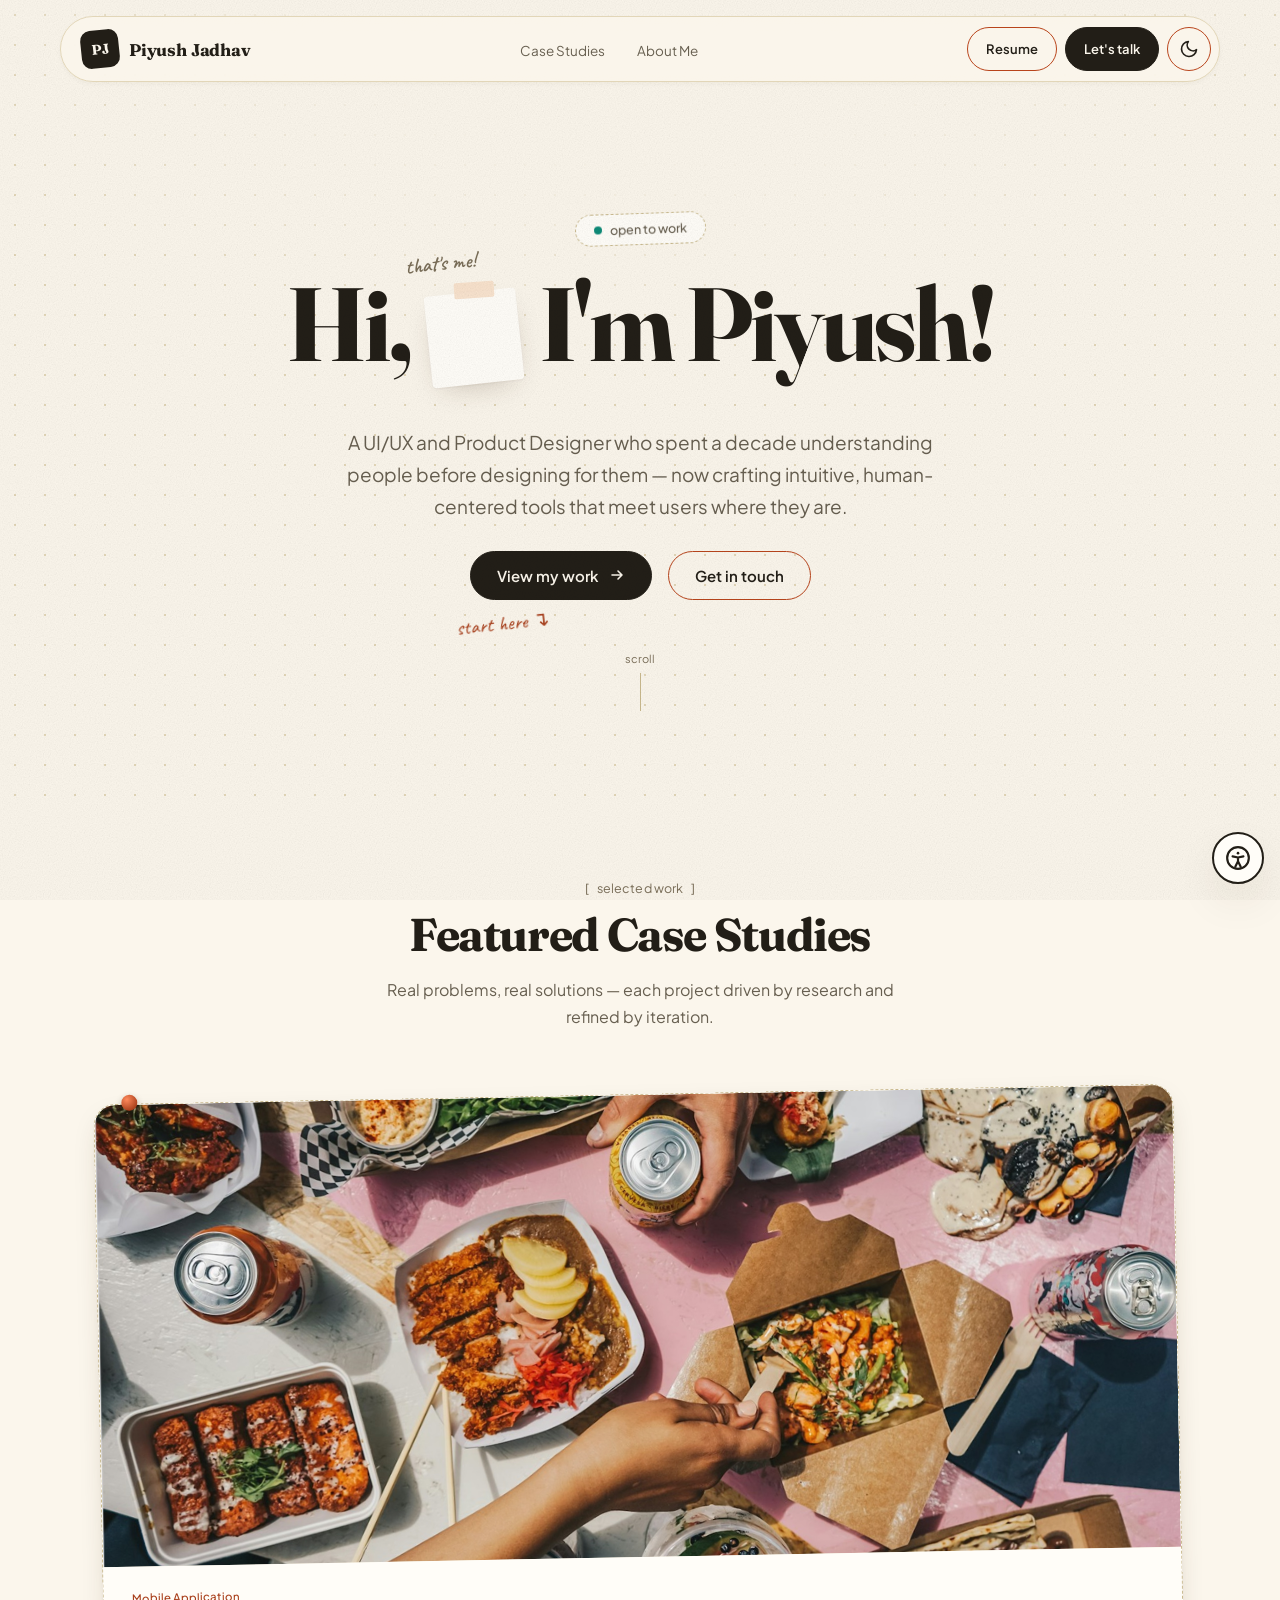
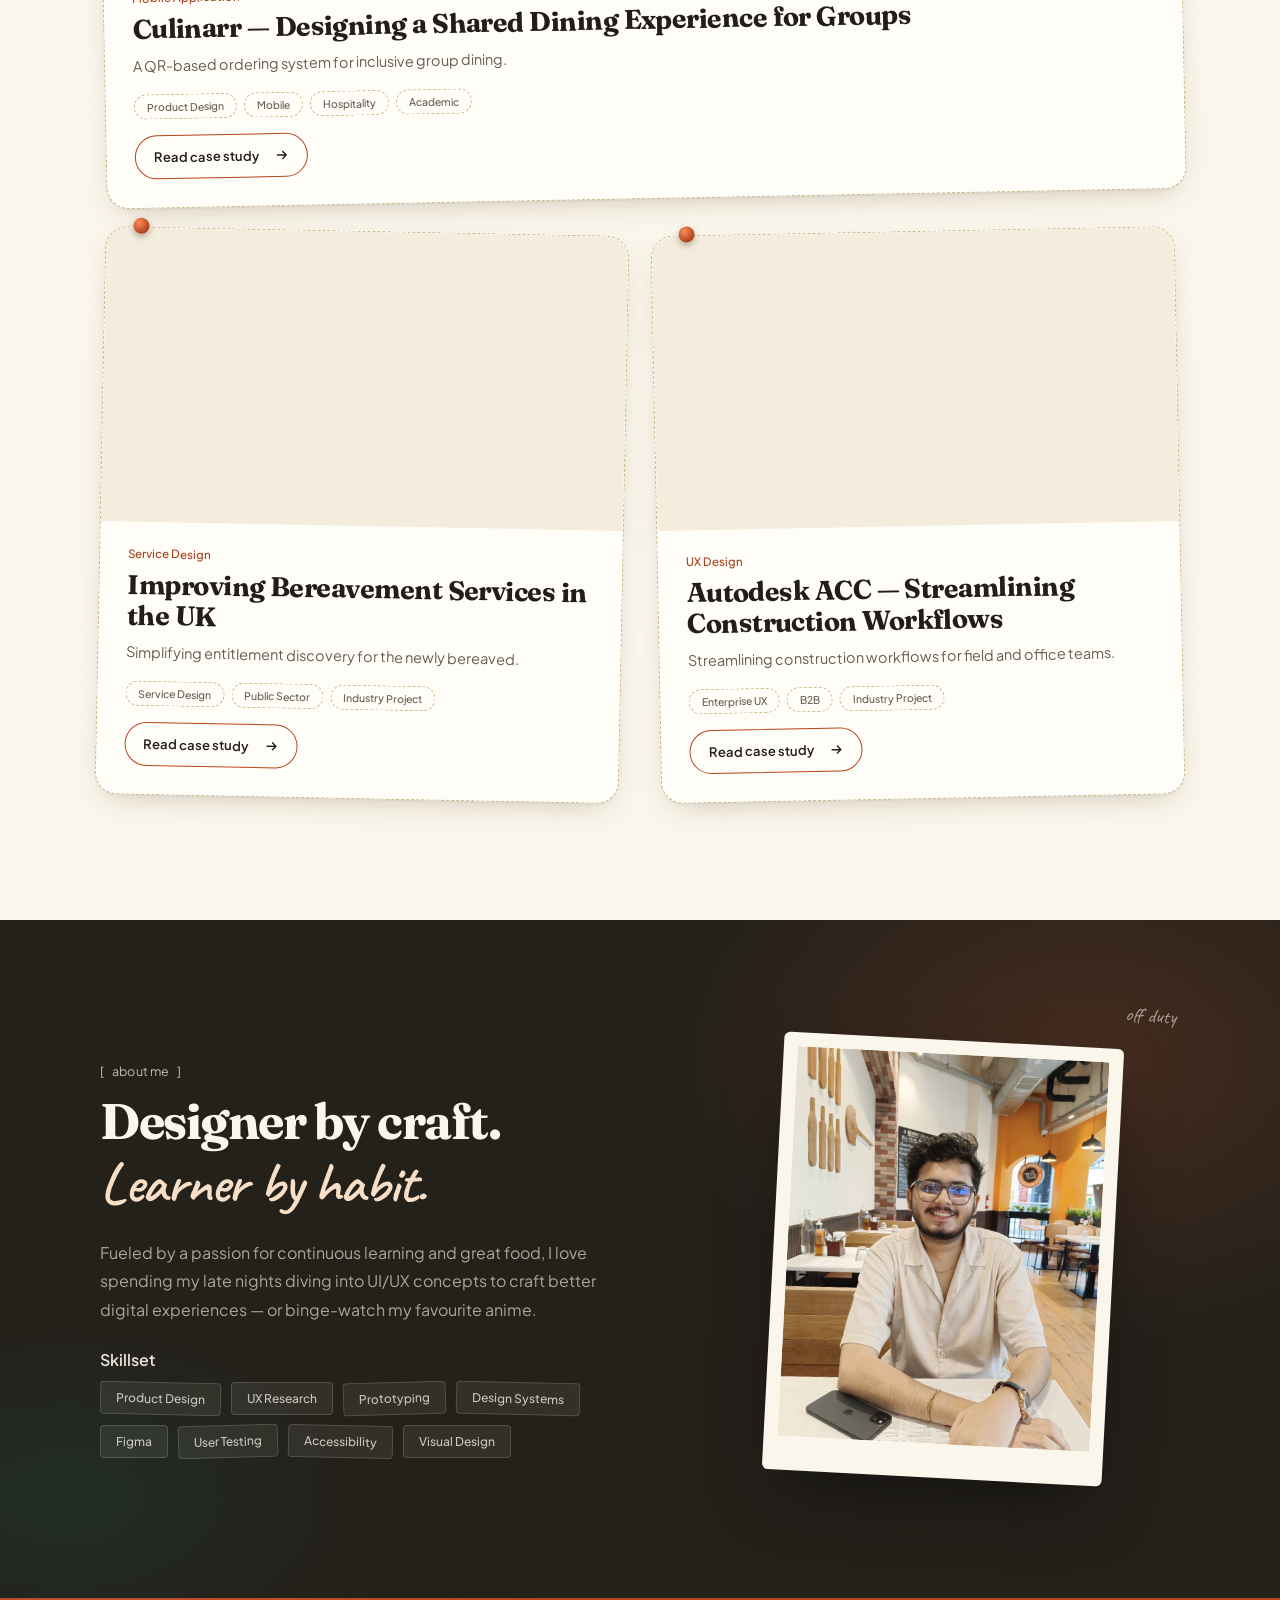
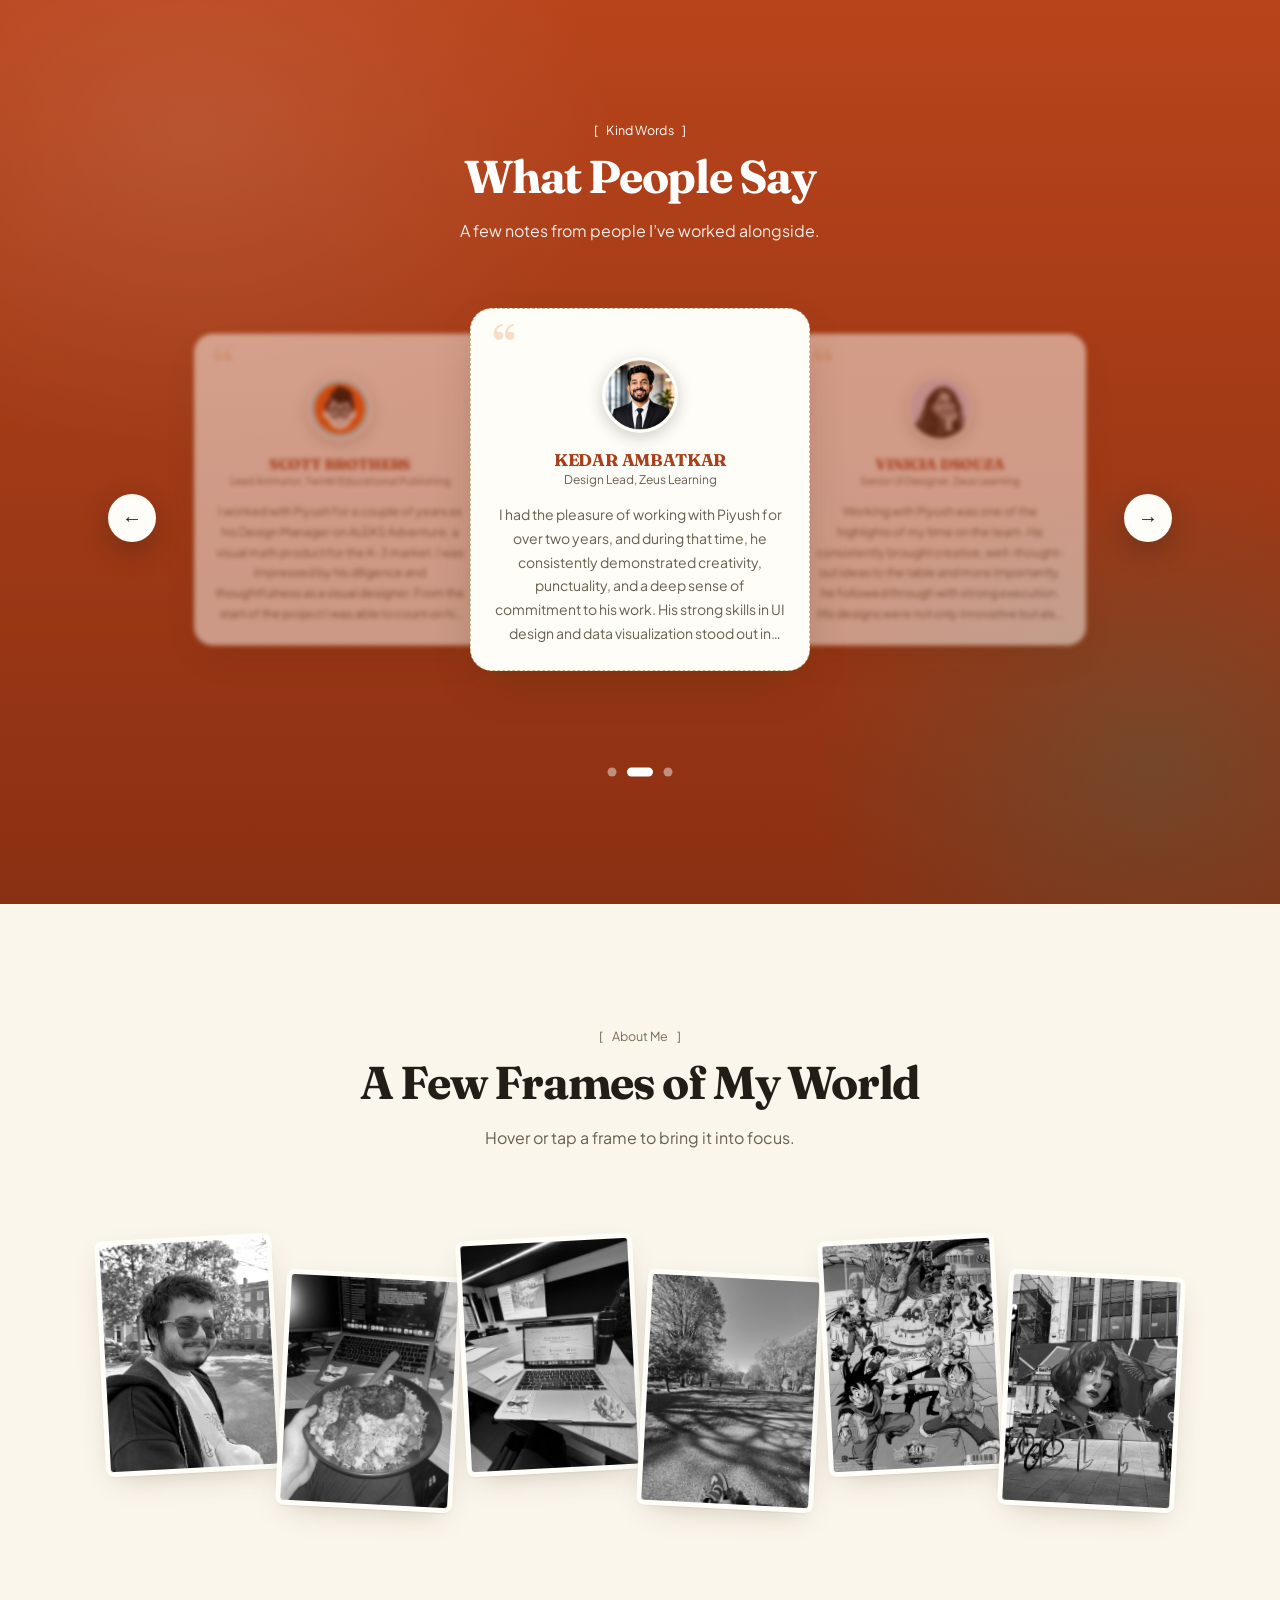
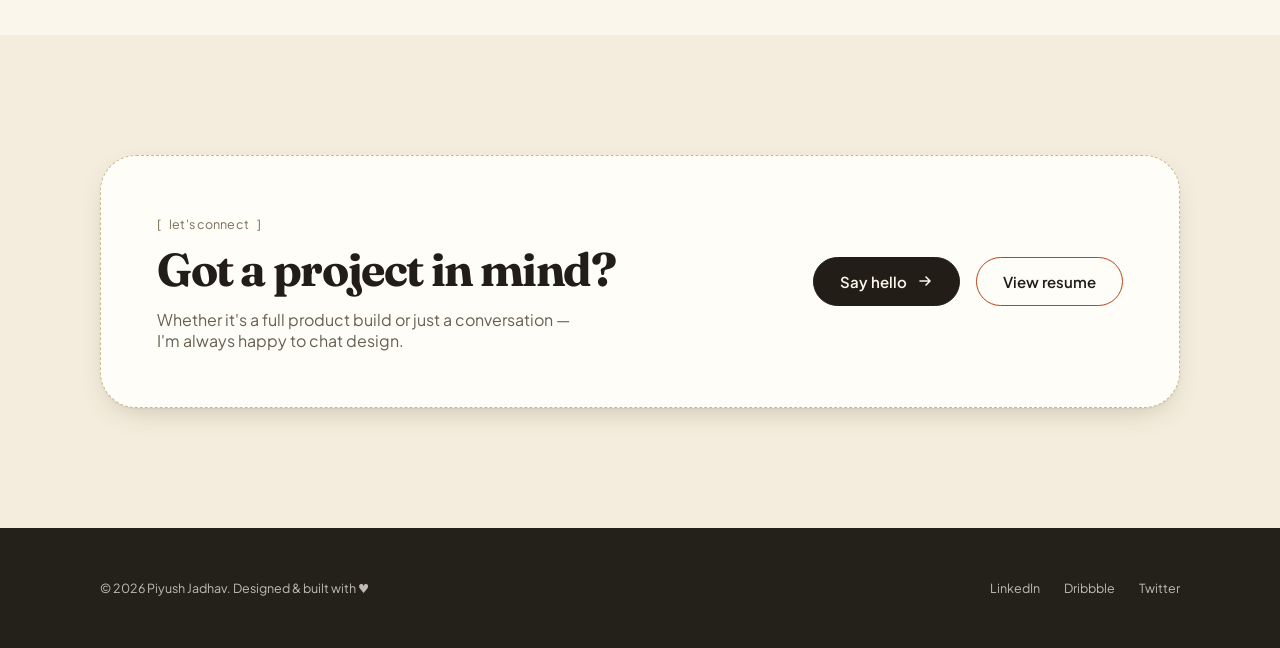
==== commit 76511f8b: "Update hero section logo to use logo mask Replaced logo image with a logo mask in the hero section." ====
--- a/portfolio_new/site/index.html
+++ b/portfolio_new/site/index.html
@@ -81,7 +81,7 @@
       Hi,&nbsp;<span class="hero-photo-wrap">
         <span class="hero-photo-tape" aria-hidden="true"></span>
         <span class="hero-photo-inline">
-          <img src="images/logo.png" alt="">
+          <span class="logo-mask" aria-hidden="true"></span>
         </span>
         <span class="hero-photo-note annotation" aria-hidden="true">that's me!</span>
       </span>&nbsp;I'm Piyush!
